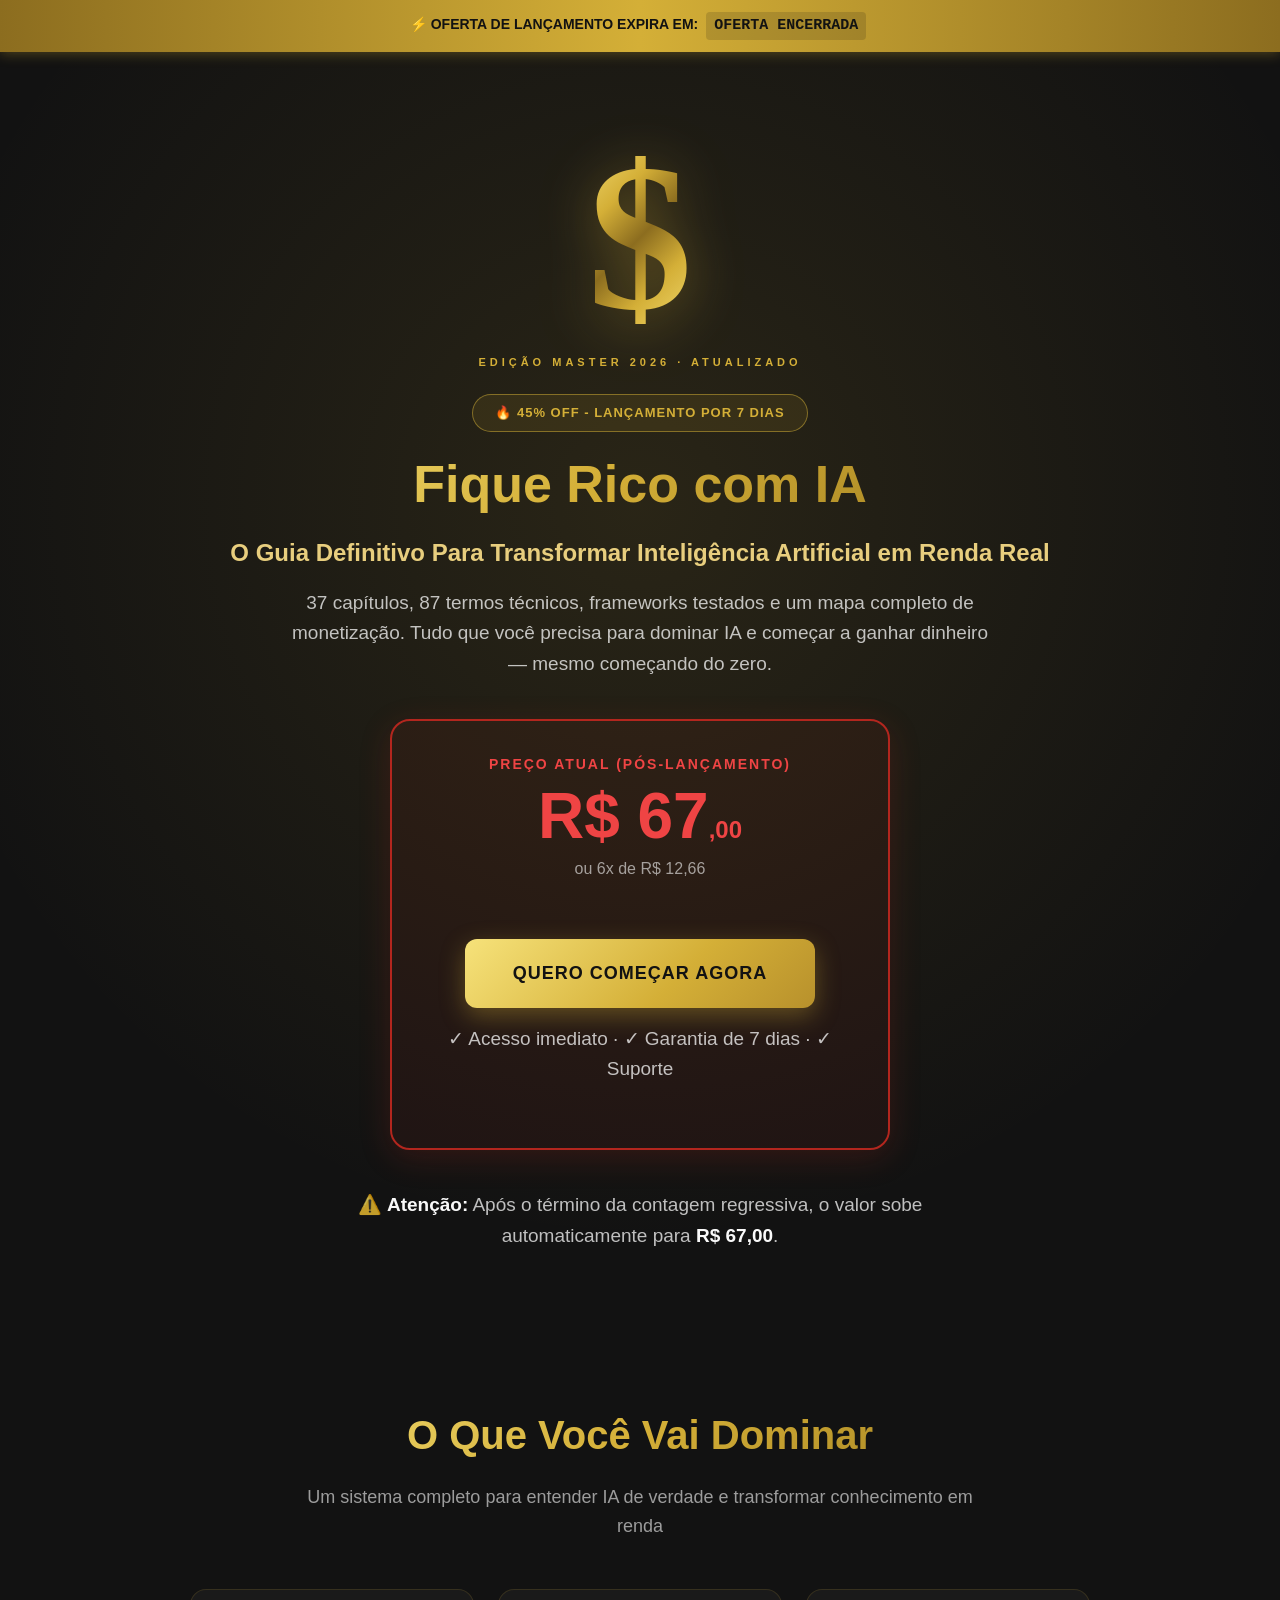
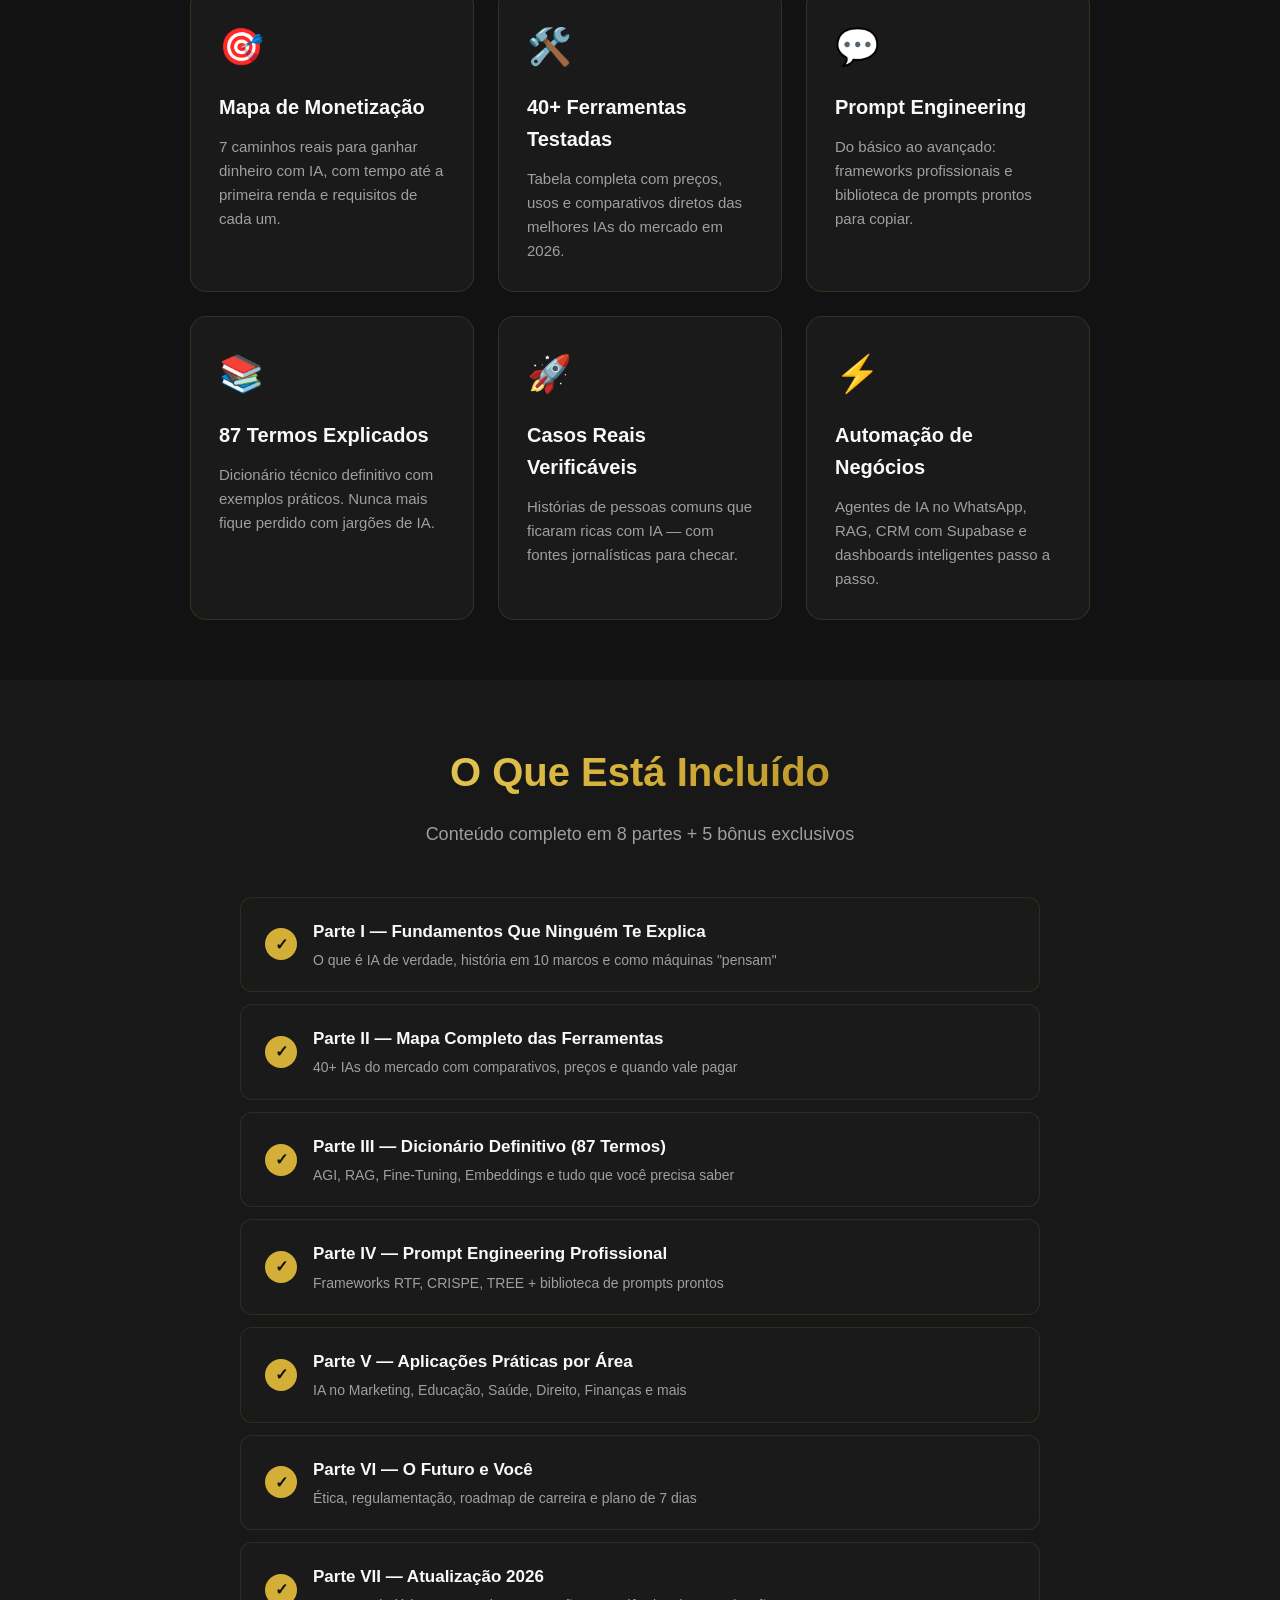
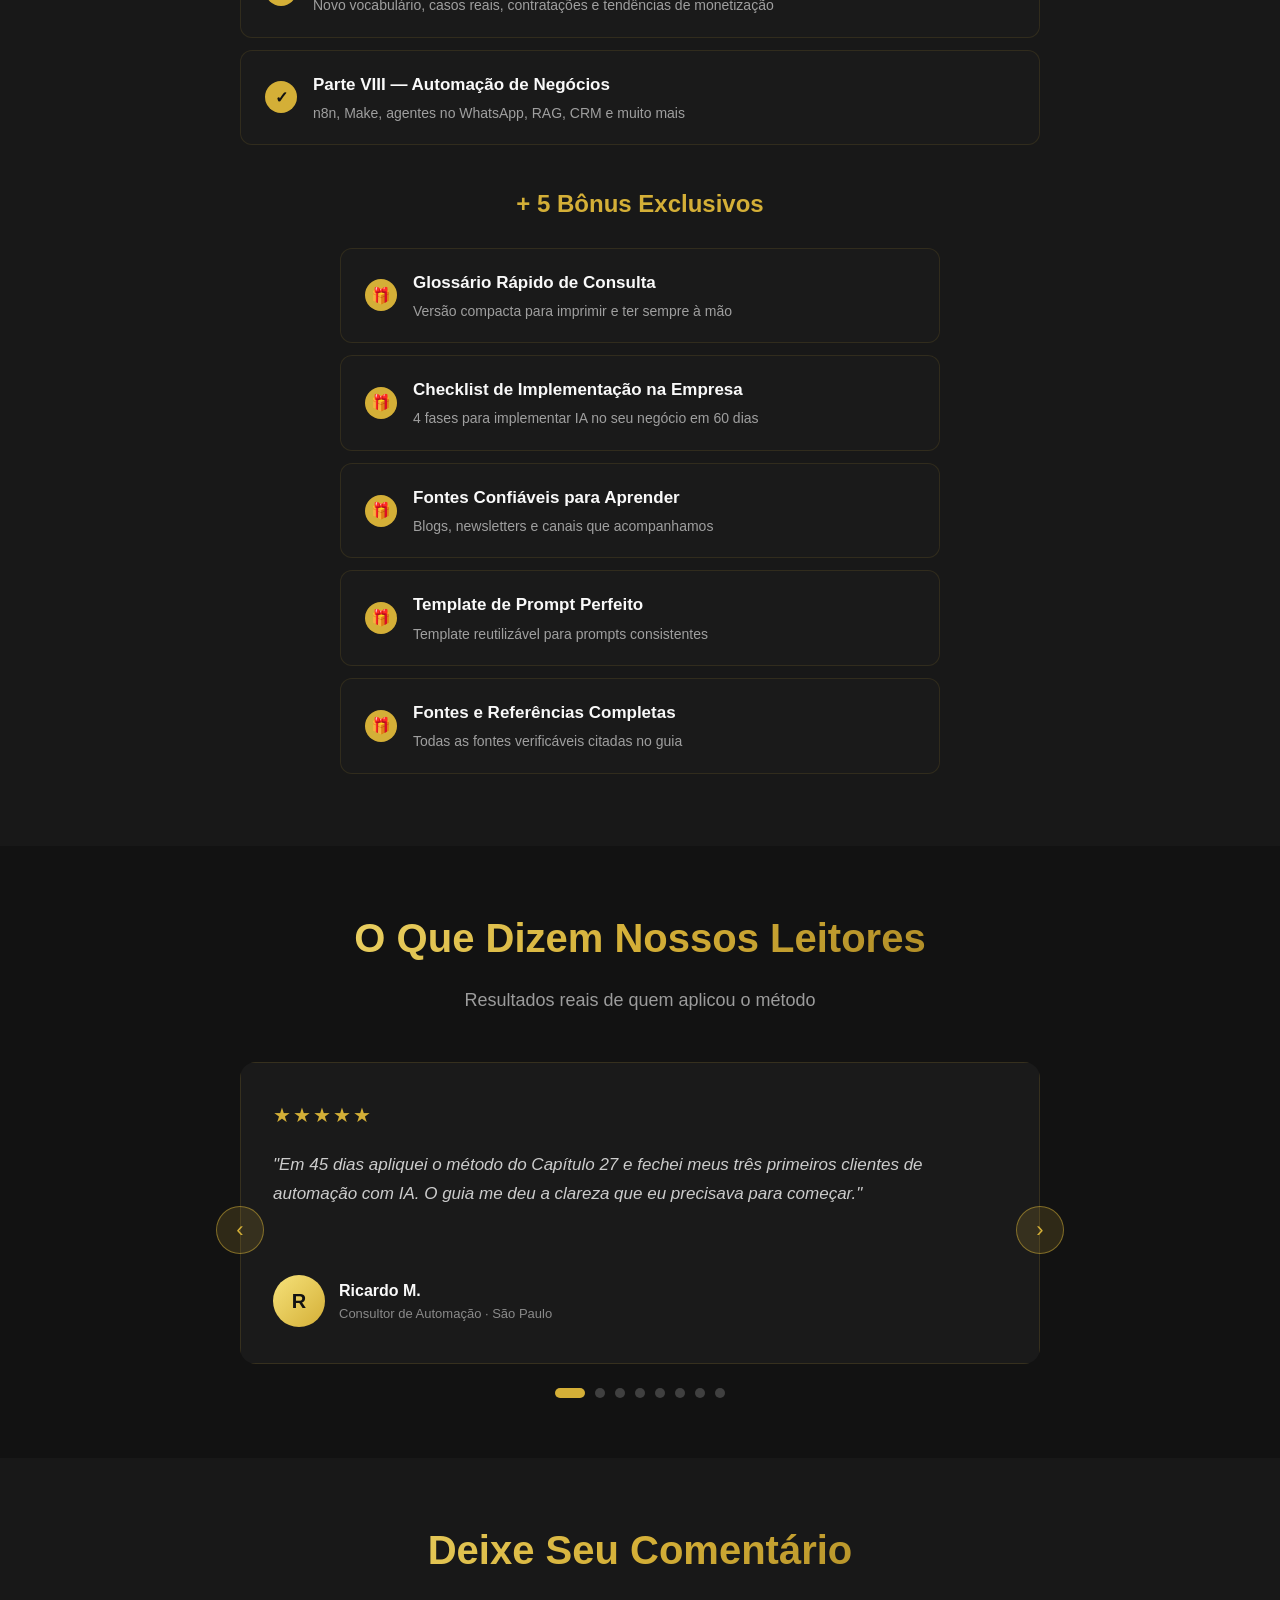
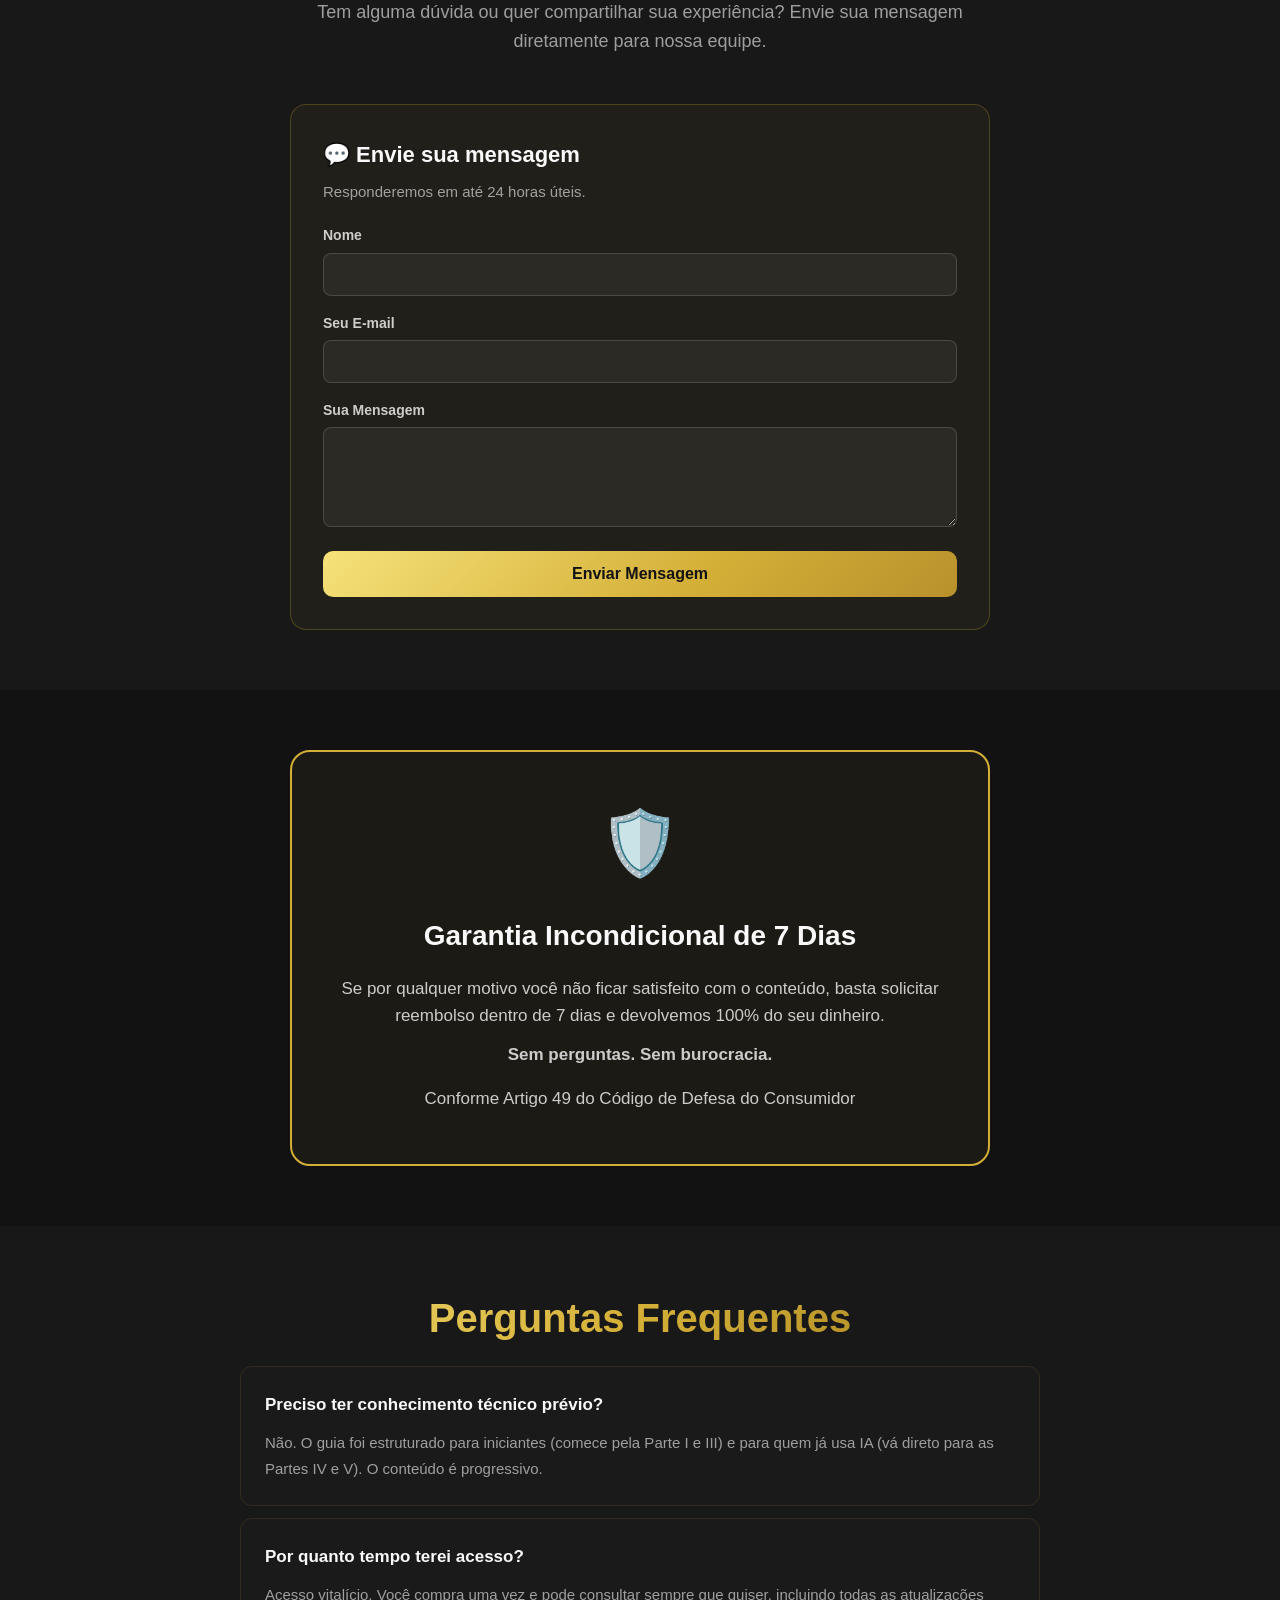
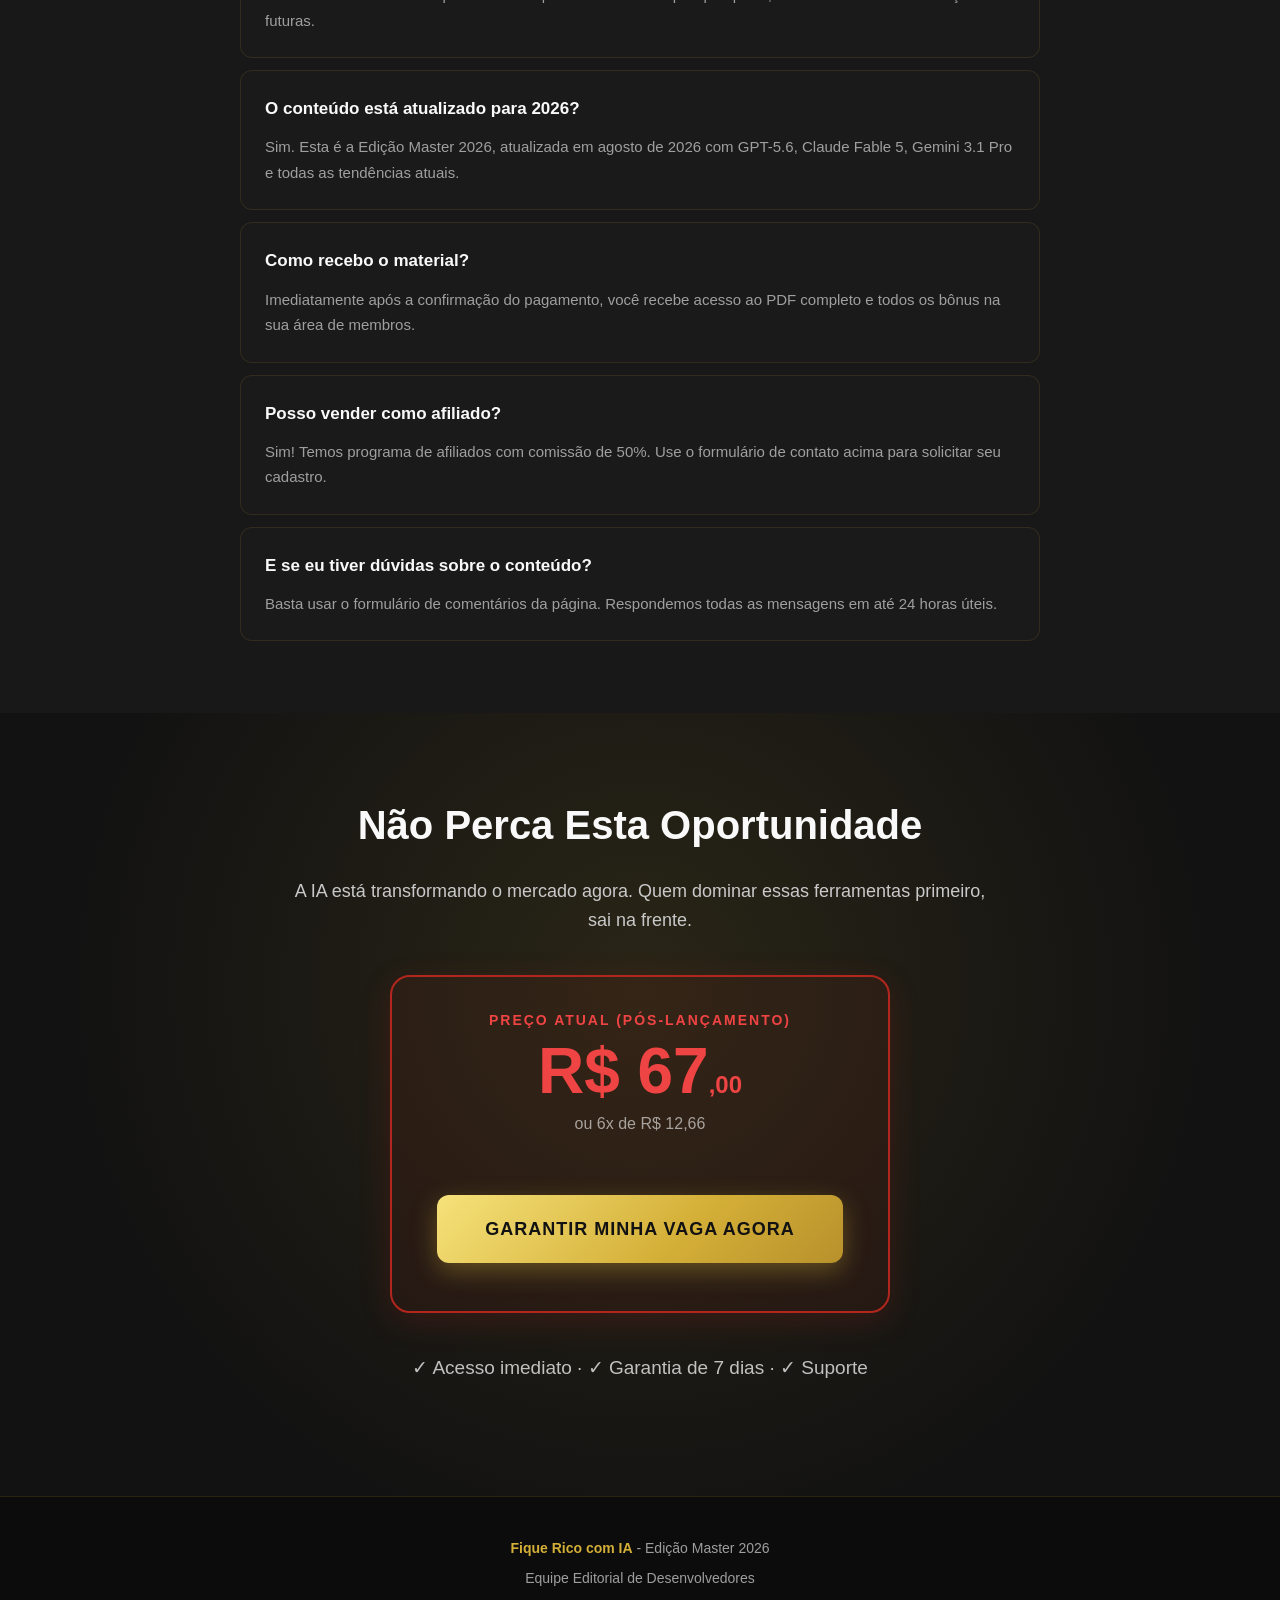
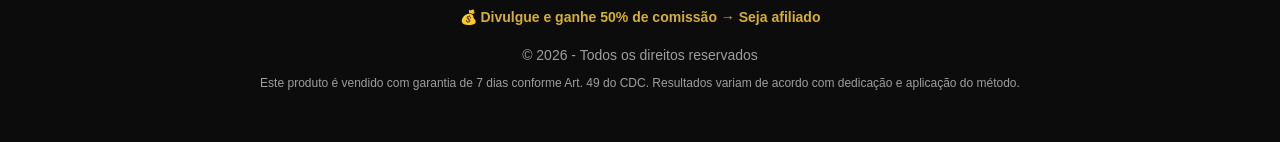
==== index.html @ 5d23dd28 "Landing Fique Rico com IA (luxo preto+dourado) + pagina de afiliados" ====
<!DOCTYPE html>
<html lang="pt-BR">
<head>
<meta charset="UTF-8">
<meta name="viewport" content="width=device-width, initial-scale=1.0">
<title>Fique Rico com IA - Oferta de Lançamento</title>
<link rel="stylesheet" href="styles.css">
</head>
<body>

<div class="urgency-banner">
  ⚡ OFERTA DE LANÇAMENTO EXPIRA EM: <span id="countdown">07:00:00:00</span>
</div>

<div class="hero">
  <div class="container">
    <div class="dollar-wrap"><div class="dollar-sign">$</div></div>
    <div class="cover-tag">Edição Master 2026 · Atualizado</div>
    <div class="badge">🔥 45% OFF - Lançamento por 7 Dias</div>
    <h1>Fique Rico com IA</h1>
    <div class="subtitle">O Guia Definitivo Para Transformar Inteligência Artificial em Renda Real</div>
    <p>37 capítulos, 87 termos técnicos, frameworks testados e um mapa completo de monetização. Tudo que você precisa para dominar IA e começar a ganhar dinheiro — mesmo começando do zero.</p>

    <div class="price-box" id="priceBox">
      <div class="price-label" id="priceLabel">Oferta Especial de Lançamento</div>
      <div class="price-old" id="priceOld">De R$ 67,00</div>
      <div class="price-new" id="priceNew">R$ 37<small>,00</small></div>
      <div class="price-installment" id="priceInstallment">ou 6x de R$ 7,03 no cartão</div>
      <div class="price-savings" id="priceSavings">Você economiza R$ 30,00</div>
      <br>
      <a href="https://pay.kiwify.com.br/sJLpBEb" class="cta-button" id="ctaMain">QUERO COMEÇAR AGORA</a>
      <p class="fineprint">✓ Acesso imediato · ✓ Garantia de 7 dias · ✓ Suporte</p>
    </div>

    <div style="margin-top: 32px;">
      <p class="warn-text">⚠️ <strong>Atenção:</strong> Após o término da contagem regressiva, o valor sobe automaticamente para <strong>R$ 67,00</strong>.</p>
    </div>
  </div>
</div>

<div class="section section-dark">
  <div class="container">
    <h2>O Que Você Vai Dominar</h2>
    <p class="section-subtitle">Um sistema completo para entender IA de verdade e transformar conhecimento em renda</p>
    <div class="benefits-grid">
      <div class="benefit-card"><div class="benefit-icon">🎯</div><h3>Mapa de Monetização</h3><p>7 caminhos reais para ganhar dinheiro com IA, com tempo até a primeira renda e requisitos de cada um.</p></div>
      <div class="benefit-card"><div class="benefit-icon">🛠️</div><h3>40+ Ferramentas Testadas</h3><p>Tabela completa com preços, usos e comparativos diretos das melhores IAs do mercado em 2026.</p></div>
      <div class="benefit-card"><div class="benefit-icon">💬</div><h3>Prompt Engineering</h3><p>Do básico ao avançado: frameworks profissionais e biblioteca de prompts prontos para copiar.</p></div>
      <div class="benefit-card"><div class="benefit-icon">📚</div><h3>87 Termos Explicados</h3><p>Dicionário técnico definitivo com exemplos práticos. Nunca mais fique perdido com jargões de IA.</p></div>
      <div class="benefit-card"><div class="benefit-icon">🚀</div><h3>Casos Reais Verificáveis</h3><p>Histórias de pessoas comuns que ficaram ricas com IA — com fontes jornalísticas para checar.</p></div>
      <div class="benefit-card"><div class="benefit-icon">⚡</div><h3>Automação de Negócios</h3><p>Agentes de IA no WhatsApp, RAG, CRM com Supabase e dashboards inteligentes passo a passo.</p></div>
    </div>
  </div>
</div>

<div class="section section-light">
  <div class="container">
    <h2>O Que Está Incluído</h2>
    <p class="section-subtitle">Conteúdo completo em 8 partes + 5 bônus exclusivos</p>
    <div class="modules-list">
      <div class="module-item"><div class="module-check">✓</div><div class="module-content"><h4>Parte I — Fundamentos Que Ninguém Te Explica</h4><p>O que é IA de verdade, história em 10 marcos e como máquinas "pensam"</p></div></div>
      <div class="module-item"><div class="module-check">✓</div><div class="module-content"><h4>Parte II — Mapa Completo das Ferramentas</h4><p>40+ IAs do mercado com comparativos, preços e quando vale pagar</p></div></div>
      <div class="module-item"><div class="module-check">✓</div><div class="module-content"><h4>Parte III — Dicionário Definitivo (87 Termos)</h4><p>AGI, RAG, Fine-Tuning, Embeddings e tudo que você precisa saber</p></div></div>
      <div class="module-item"><div class="module-check">✓</div><div class="module-content"><h4>Parte IV — Prompt Engineering Profissional</h4><p>Frameworks RTF, CRISPE, TREE + biblioteca de prompts prontos</p></div></div>
      <div class="module-item"><div class="module-check">✓</div><div class="module-content"><h4>Parte V — Aplicações Práticas por Área</h4><p>IA no Marketing, Educação, Saúde, Direito, Finanças e mais</p></div></div>
      <div class="module-item"><div class="module-check">✓</div><div class="module-content"><h4>Parte VI — O Futuro e Você</h4><p>Ética, regulamentação, roadmap de carreira e plano de 7 dias</p></div></div>
      <div class="module-item"><div class="module-check">✓</div><div class="module-content"><h4>Parte VII — Atualização 2026</h4><p>Novo vocabulário, casos reais, contratações e tendências de monetização</p></div></div>
      <div class="module-item"><div class="module-check">✓</div><div class="module-content"><h4>Parte VIII — Automação de Negócios</h4><p>n8n, Make, agentes no WhatsApp, RAG, CRM e muito mais</p></div></div>
    </div>
    <div style="text-align: center; margin-top: 40px;">
      <h3 class="bonus-title">+ 5 Bônus Exclusivos</h3>
      <div style="max-width: 600px; margin: 0 auto; text-align: left;">
        <div class="module-item"><div class="module-check">🎁</div><div class="module-content"><h4>Glossário Rápido de Consulta</h4><p>Versão compacta para imprimir e ter sempre à mão</p></div></div>
        <div class="module-item"><div class="module-check">🎁</div><div class="module-content"><h4>Checklist de Implementação na Empresa</h4><p>4 fases para implementar IA no seu negócio em 60 dias</p></div></div>
        <div class="module-item"><div class="module-check">🎁</div><div class="module-content"><h4>Fontes Confiáveis para Aprender</h4><p>Blogs, newsletters e canais que acompanhamos</p></div></div>
        <div class="module-item"><div class="module-check">🎁</div><div class="module-content"><h4>Template de Prompt Perfeito</h4><p>Template reutilizável para prompts consistentes</p></div></div>
        <div class="module-item"><div class="module-check">🎁</div><div class="module-content"><h4>Fontes e Referências Completas</h4><p>Todas as fontes verificáveis citadas no guia</p></div></div>
      </div>
    </div>
  </div>
</div>

<div class="section section-dark">
  <div class="container">
    <h2>O Que Dizem Nossos Leitores</h2>
    <p class="section-subtitle">Resultados reais de quem aplicou o método</p>
    <div class="carousel-container">
      <button class="carousel-arrow prev" onclick="moveCarousel(-1)">‹</button>
      <button class="carousel-arrow next" onclick="moveCarousel(1)">›</button>
      <div class="carousel-viewport">
        <div class="carousel-track" id="carouselTrack">
          <div class="testimonial-card"><div class="testimonial-stars">★★★★★</div><p class="testimonial-text">"Em 45 dias apliquei o método do Capítulo 27 e fechei meus três primeiros clientes de automação com IA. O guia me deu a clareza que eu precisava para começar."</p><div class="testimonial-author"><div class="author-avatar">R</div><div class="author-info"><h5>Ricardo M.</h5><p>Consultor de Automação · São Paulo</p></div></div></div>
          <div class="testimonial-card"><div class="testimonial-stars">★★★★★</div><p class="testimonial-text">"O dicionário de 87 termos vale o investimento sozinho. Finalmente entendi o que é RAG, Embeddings e Fine-Tuning de verdade, não só de ouvir falar."</p><div class="testimonial-author"><div class="author-avatar">C</div><div class="author-info"><h5>Carolina S.</h5><p>Product Manager · Belo Horizonte</p></div></div></div>
          <div class="testimonial-card"><div class="testimonial-stars">★★★★★</div><p class="testimonial-text">"Usei os prompts do Capítulo 10 para criar conteúdo pro meu canal. Em 3 meses triplicou o engajamento. A biblioteca de prompts é ouro puro."</p><div class="testimonial-author"><div class="author-avatar">F</div><div class="author-info"><h5>Felipe A.</h5><p>Criador de Conteúdo · Curitiba</p></div></div></div>
          <div class="testimonial-card"><div class="testimonial-stars">★★★★★</div><p class="testimonial-text">"Montei meu primeiro SaaS vertical seguindo o framework do Capítulo 22. Em 4 meses já tenho 23 clientes pagantes. O mapa de renda vale cada centavo."</p><div class="testimonial-author"><div class="author-avatar">J</div><div class="author-info"><h5>Juliana P.</h5><p>Fundadora SaaS · Florianópolis</p></div></div></div>
          <div class="testimonial-card"><div class="testimonial-stars">★★★★★</div><p class="testimonial-text">"Sou advogado e automatizei 70% da minha análise de contratos com os métodos da Parte VIII. Recuperei 3 horas por dia do meu trabalho."</p><div class="testimonial-author"><div class="author-avatar">M</div><div class="author-info"><h5>Marcelo T.</h5><p>Advogado · Rio de Janeiro</p></div></div></div>
          <div class="testimonial-card"><div class="testimonial-stars">★★★★★</div><p class="testimonial-text">"Aos 19 anos, li o guia e comecei a vender automações no WhatsApp para comércios locais. Já fechei R$ 8 mil no primeiro mês aplicando o Capítulo 30."</p><div class="testimonial-author"><div class="author-avatar">L</div><div class="author-info"><h5>Lucas R.</h5><p>Empreendedor Digital · Salvador</p></div></div></div>
          <div class="testimonial-card"><div class="testimonial-stars">★★★★★</div><p class="testimonial-text">"O plano de 7 dias me tirou da paralisia. Comecei aplicando 1 hora por dia e hoje uso IA em tudo no meu trabalho. Recomendo demais."</p><div class="testimonial-author"><div class="author-avatar">A</div><div class="author-info"><h5>Ana Beatriz L.</h5><p>Analista de Marketing · Porto Alegre</p></div></div></div>
          <div class="testimonial-card"><div class="testimonial-stars">★★★★★</div><p class="testimonial-text">"Melhor investimento em educação que fiz nos últimos anos. O conteúdo é denso, mas a didática é impecável. Já indiquei pra 12 pessoas da minha equipe."</p><div class="testimonial-author"><div class="author-avatar">P</div><div class="author-info"><h5>Paulo H.</h5><p>Diretor de Operações · Recife</p></div></div></div>
        </div>
      </div>
      <div class="carousel-dots" id="carouselDots"></div>
    </div>
  </div>
</div>

<div class="section section-light">
  <div class="container">
    <h2>Deixe Seu Comentário</h2>
    <p class="section-subtitle">Tem alguma dúvida ou quer compartilhar sua experiência? Envie sua mensagem diretamente para nossa equipe.</p>
    <div class="comments-section">
      <div class="comment-form">
        <h3>💬 Envie sua mensagem</h3>
        <p>Responderemos em até 24 horas úteis.</p>
        <form id="commentForm" action="https://formsubmit.co/ajax/luandev93@gmail.com" method="POST">
          <input type="text" name="_honey" style="display:none">
          <input type="hidden" name="_captcha" value="false">
          <input type="hidden" name="_subject" value="Novo comentário - Fique Rico com IA">
          <div class="form-group"><label for="name">Nome</label><input type="text" id="name" name="name" required></div>
          <div class="form-group"><label for="email">Seu E-mail</label><input type="email" id="email" name="email" required></div>
          <div class="form-group"><label for="message">Sua Mensagem</label><textarea id="message" name="message" required></textarea></div>
          <button type="submit" class="form-submit">Enviar Mensagem</button>
          <div class="form-success" id="formSuccess">✓ Mensagem enviada com sucesso! Responderemos em breve.</div>
        </form>
      </div>
    </div>
  </div>
</div>

<div class="section section-dark">
  <div class="container">
    <div class="guarantee-box">
      <div class="guarantee-icon">🛡️</div>
      <h3>Garantia Incondicional de 7 Dias</h3>
      <p>Se por qualquer motivo você não ficar satisfeito com o conteúdo, basta solicitar reembolso dentro de 7 dias e devolvemos 100% do seu dinheiro.</p>
      <p><strong>Sem perguntas. Sem burocracia.</strong></p>
      <p class="fineprint" style="margin-top: 16px;">Conforme Artigo 49 do Código de Defesa do Consumidor</p>
    </div>
  </div>
</div>

<div class="section section-light">
  <div class="container">
    <h2>Perguntas Frequentes</h2>
    <div class="faq-list">
      <div class="faq-item"><div class="faq-question">Preciso ter conhecimento técnico prévio?</div><div class="faq-answer">Não. O guia foi estruturado para iniciantes (comece pela Parte I e III) e para quem já usa IA (vá direto para as Partes IV e V). O conteúdo é progressivo.</div></div>
      <div class="faq-item"><div class="faq-question">Por quanto tempo terei acesso?</div><div class="faq-answer">Acesso vitalício. Você compra uma vez e pode consultar sempre que quiser, incluindo todas as atualizações futuras.</div></div>
      <div class="faq-item"><div class="faq-question">O conteúdo está atualizado para 2026?</div><div class="faq-answer">Sim. Esta é a Edição Master 2026, atualizada em agosto de 2026 com GPT-5.6, Claude Fable 5, Gemini 3.1 Pro e todas as tendências atuais.</div></div>
      <div class="faq-item"><div class="faq-question">Como recebo o material?</div><div class="faq-answer">Imediatamente após a confirmação do pagamento, você recebe acesso ao PDF completo e todos os bônus na sua área de membros.</div></div>
      <div class="faq-item"><div class="faq-question">Posso vender como afiliado?</div><div class="faq-answer">Sim! Temos programa de afiliados com comissão de 50%. Use o formulário de contato acima para solicitar seu cadastro.</div></div>
      <div class="faq-item"><div class="faq-question">E se eu tiver dúvidas sobre o conteúdo?</div><div class="faq-answer">Basta usar o formulário de comentários da página. Respondemos todas as mensagens em até 24 horas úteis.</div></div>
    </div>
  </div>
</div>

<div class="hero" style="padding: 80px 24px;">
  <div class="container">
    <h2 style="font-size: clamp(28px, 5vw, 40px); margin-bottom: 20px;">Não Perca Esta Oportunidade</h2>
    <p style="font-size: 18px; color: #C9C9C9; margin-bottom: 32px;">A IA está transformando o mercado agora. Quem dominar essas ferramentas primeiro, sai na frente.</p>
    <div class="price-box" id="priceBoxFinal">
      <div class="price-label" id="priceLabelFinal">Última Chance - Preço de Lançamento</div>
      <div class="price-old" id="priceOldFinal">De R$ 67,00</div>
      <div class="price-new" id="priceNewFinal">R$ 37<small>,00</small></div>
      <div class="price-installment" id="priceInstallmentFinal">ou 6x de R$ 7,03</div>
      <div class="price-savings" id="priceSavingsFinal">Economize R$ 30,00</div>
      <br>
      <a href="https://pay.kiwify.com.br/sJLpBEb" class="cta-button" id="ctaFinal">GARANTIR MINHA VAGA AGORA</a>
    </div>
    <p class="fineprint" style="margin-top: 24px;">✓ Acesso imediato · ✓ Garantia de 7 dias · ✓ Suporte</p>
  </div>
</div>

<div class="footer">
  <p><strong>Fique Rico com IA</strong> - Edição Master 2026</p>
  <p>Equipe Editorial de Desenvolvedores</p>
  <p style="margin-top: 16px;"><a href="afiliados.html" style="color: #D4AF37; text-decoration: none; font-weight: 600;">💰 Divulgue e ganhe 50% de comissão → Seja afiliado</a></p>
  <p style="margin-top: 16px;">© 2026 - Todos os direitos reservados</p>
  <p style="margin-top: 8px; font-size: 12px;">Este produto é vendido com garantia de 7 dias conforme Art. 49 do CDC. Resultados variam de acordo com dedicação e aplicação do método.</p>
</div>

<script src="script.js"></script>
</body>
</html>
---- styles.css ----
* { margin: 0; padding: 0; box-sizing: border-box; }

body {
  font-family: 'Segoe UI', -apple-system, BlinkMacSystemFont, Roboto, sans-serif;
  background: #121212;
  color: #F9F9F9;
  line-height: 1.6;
  overflow-x: hidden;
}

.urgency-banner {
  background: linear-gradient(90deg, #8C6D1F 0%, #D4AF37 50%, #8C6D1F 100%);
  color: #121212;
  text-align: center;
  padding: 12px 16px;
  font-size: 14px;
  font-weight: 700;
  position: sticky;
  top: 0;
  z-index: 1000;
  box-shadow: 0 2px 12px rgba(212, 175, 55, 0.3);
}

.urgency-banner span {
  display: inline-block;
  background: rgba(18, 18, 18, 0.15);
  padding: 2px 8px;
  border-radius: 4px;
  margin: 0 4px;
  font-family: monospace;
  font-size: 15px;
}

.hero {
  background: #121212;
  padding: 80px 24px 60px;
  text-align: center;
  position: relative;
  overflow: hidden;
}

.hero::before {
  content: '';
  position: absolute;
  top: 0; left: 0; right: 0; bottom: 0;
  background: radial-gradient(circle at 50% 35%, rgba(212, 175, 55, 0.12) 0%, transparent 70%);
  animation: pulse 4s ease-in-out infinite;
}

@keyframes pulse {
  0%, 100% { opacity: 0.5; }
  50% { opacity: 1; }
}

.container {
  max-width: 900px;
  margin: 0 auto;
  position: relative;
  z-index: 1;
}

/* CIFRÃO DOURADO CLÁSSICO — CENTRADO E ROTACIONANDO */
.dollar-wrap { perspective: 900px; margin-bottom: 12px; }

.dollar-sign {
  font-family: Georgia, 'Times New Roman', serif;
  font-weight: 700;
  font-size: clamp(130px, 26vw, 210px);
  line-height: 1;
  display: inline-block;
  background: linear-gradient(135deg, #F6E27A 0%, #D4AF37 30%, #8C6D1F 50%, #D4AF37 70%, #F6E27A 100%);
  -webkit-background-clip: text;
  -webkit-text-fill-color: transparent;
  background-clip: text;
  filter: drop-shadow(0 8px 28px rgba(212, 175, 55, 0.4));
  animation: coinspin 6s linear infinite;
}

@keyframes coinspin {
  from { transform: rotateY(0deg); }
  to { transform: rotateY(360deg); }
}

.cover-tag {
  font-size: 11px;
  font-weight: 600;
  letter-spacing: 4px;
  color: #D4AF37;
  text-transform: uppercase;
  margin-bottom: 22px;
}

.badge {
  display: block;
  width: fit-content;
  margin: 0 auto 24px;
  background: rgba(212, 175, 55, 0.1);
  color: #D4AF37;
  border: 1px solid rgba(212, 175, 55, 0.5);
  padding: 8px 22px;
  border-radius: 30px;
  font-size: 13px;
  font-weight: 700;
  letter-spacing: 1px;
  text-transform: uppercase;
  animation: bounce 2s infinite;
}

@keyframes bounce {
  0%, 100% { transform: translateY(0); }
  50% { transform: translateY(-4px); }
}

.hero h1 {
  font-size: clamp(32px, 6vw, 52px);
  font-weight: 900;
  line-height: 1.1;
  margin-bottom: 20px;
  background: linear-gradient(135deg, #F6E27A 0%, #D4AF37 45%, #9C7A1E 100%);
  -webkit-background-clip: text;
  -webkit-text-fill-color: transparent;
  background-clip: text;
}

.hero .subtitle {
  font-size: clamp(18px, 3vw, 24px);
  color: #E8CE7E;
  margin-bottom: 16px;
  font-weight: 600;
}

.hero p {
  font-size: clamp(16px, 2.5vw, 19px);
  color: rgba(249, 249, 249, 0.75);
  max-width: 700px;
  margin: 0 auto 32px;
}

.fineprint { font-size: 13px; color: #9E9E9E; margin-top: 16px; }

.warn-text { font-size: 15px; color: #9E9E9E; }
.warn-text strong { color: #F9F9F9; }

.price-box {
  background: rgba(212, 175, 55, 0.05);
  border: 2px solid #D4AF37;
  border-radius: 20px;
  padding: 32px;
  margin: 40px auto;
  max-width: 500px;
  box-shadow: 0 8px 32px rgba(212, 175, 55, 0.15);
}

.price-box.expired {
  background: rgba(179, 38, 30, 0.08);
  border-color: #B3261E;
  box-shadow: 0 8px 32px rgba(179, 38, 30, 0.2);
}

.price-label {
  font-size: 14px;
  color: #D4AF37;
  font-weight: 700;
  text-transform: uppercase;
  letter-spacing: 2px;
  margin-bottom: 8px;
}

.price-box.expired .price-label { color: #ef4444; }

.price-old {
  font-size: 24px;
  color: rgba(249, 249, 249, 0.4);
  text-decoration: line-through;
  margin-bottom: 8px;
}

.price-new {
  font-size: clamp(48px, 8vw, 64px);
  font-weight: 900;
  color: #D4AF37;
  line-height: 1;
  margin-bottom: 8px;
}

.price-box.expired .price-new { color: #ef4444; }

.price-new small { font-size: 24px; font-weight: 600; }

.price-installment {
  font-size: 16px;
  color: rgba(249, 249, 249, 0.6);
  margin-bottom: 16px;
}

.price-savings {
  display: inline-block;
  background: #D4AF37;
  color: #121212;
  padding: 6px 16px;
  border-radius: 20px;
  font-size: 14px;
  font-weight: 700;
  margin-bottom: 24px;
}

.price-box.expired .price-savings { display: none; }

.cta-button {
  display: inline-block;
  background: linear-gradient(135deg, #F6E27A 0%, #D4AF37 60%, #B8912C 100%);
  color: #121212;
  padding: 20px 48px;
  border-radius: 12px;
  font-size: 18px;
  font-weight: 800;
  text-decoration: none;
  text-transform: uppercase;
  letter-spacing: 1px;
  box-shadow: 0 8px 24px rgba(212, 175, 55, 0.35);
  transition: all 0.3s;
  border: none;
  cursor: pointer;
  margin: 16px 0;
}

.cta-button:hover {
  transform: translateY(-3px);
  box-shadow: 0 12px 32px rgba(212, 175, 55, 0.5);
}

.section { padding: 60px 24px; }
.section-dark { background: #121212; }
.section-light { background: #181818; }

.section h2 {
  font-size: clamp(28px, 5vw, 40px);
  font-weight: 800;
  text-align: center;
  margin-bottom: 16px;
  background: linear-gradient(135deg, #F6E27A 0%, #D4AF37 50%, #9C7A1E 100%);
  -webkit-background-clip: text;
  -webkit-text-fill-color: transparent;
  background-clip: text;
}

.section-subtitle {
  text-align: center;
  font-size: 18px;
  color: rgba(249, 249, 249, 0.6);
  max-width: 700px;
  margin: 0 auto 48px;
}

.bonus-title { color: #D4AF37; font-size: 24px; margin-bottom: 24px; }

.benefits-grid {
  display: grid;
  grid-template-columns: repeat(auto-fit, minmax(280px, 1fr));
  gap: 24px;
  max-width: 1100px;
  margin: 0 auto;
}

.benefit-card {
  background: #1A1A1A;
  border: 1px solid rgba(212, 175, 55, 0.15);
  border-radius: 16px;
  padding: 28px;
  transition: all 0.3s;
}

.benefit-card:hover {
  border-color: rgba(212, 175, 55, 0.5);
  transform: translateY(-4px);
}

.benefit-icon { font-size: 36px; margin-bottom: 16px; }

.benefit-card h3 {
  font-size: 20px;
  font-weight: 700;
  color: #F9F9F9;
  margin-bottom: 12px;
}

.benefit-card p { color: rgba(249, 249, 249, 0.6); font-size: 15px; }

.modules-list { max-width: 800px; margin: 0 auto; }

.module-item {
  background: #1A1A1A;
  border: 1px solid rgba(212, 175, 55, 0.12);
  border-radius: 12px;
  padding: 20px 24px;
  margin-bottom: 12px;
  display: flex;
  align-items: center;
  gap: 16px;
  transition: all 0.2s;
}

.module-item:hover {
  background: rgba(212, 175, 55, 0.06);
  border-color: rgba(212, 175, 55, 0.4);
}

.module-check {
  width: 32px;
  height: 32px;
  background: #D4AF37;
  border-radius: 50%;
  display: flex;
  align-items: center;
  justify-content: center;
  color: #121212;
  font-weight: bold;
  flex-shrink: 0;
}

.module-content h4 {
  font-size: 17px;
  font-weight: 700;
  color: #F9F9F9;
  margin-bottom: 4px;
}

.module-content p { font-size: 14px; color: rgba(249, 249, 249, 0.6); }

.carousel-container {
  max-width: 800px;
  margin: 0 auto;
  position: relative;
}

.carousel-viewport {
  overflow: hidden;
  border-radius: 16px;
}

.carousel-track {
  display: flex;
  transition: transform 0.5s cubic-bezier(0.4, 0, 0.2, 1);
}

.testimonial-card {
  min-width: 100%;
  background: #1A1A1A;
  border: 1px solid rgba(212, 175, 55, 0.15);
  padding: 36px 32px;
  box-sizing: border-box;
}

.testimonial-stars {
  color: #D4AF37;
  font-size: 20px;
  margin-bottom: 20px;
  letter-spacing: 2px;
}

.testimonial-text {
  color: rgba(249, 249, 249, 0.8);
  font-size: 17px;
  line-height: 1.7;
  margin-bottom: 24px;
  font-style: italic;
  min-height: 100px;
}

.testimonial-author {
  display: flex;
  align-items: center;
  gap: 14px;
}

.author-avatar {
  width: 52px;
  height: 52px;
  background: linear-gradient(135deg, #F6E27A 0%, #D4AF37 100%);
  border-radius: 50%;
  display: flex;
  align-items: center;
  justify-content: center;
  color: #121212;
  font-weight: 700;
  font-size: 20px;
  flex-shrink: 0;
}

.author-info h5 { font-size: 16px; font-weight: 700; color: #F9F9F9; }
.author-info p { font-size: 13px; color: rgba(249, 249, 249, 0.5); }

.carousel-arrow {
  position: absolute;
  top: 50%;
  transform: translateY(-50%);
  width: 48px;
  height: 48px;
  border-radius: 50%;
  background: rgba(212, 175, 55, 0.15);
  border: 1px solid rgba(212, 175, 55, 0.5);
  color: #D4AF37;
  font-size: 22px;
  cursor: pointer;
  display: flex;
  align-items: center;
  justify-content: center;
  transition: all 0.2s;
  z-index: 2;
}

.carousel-arrow:hover {
  background: rgba(212, 175, 55, 0.35);
  transform: translateY(-50%) scale(1.1);
}

.carousel-arrow.prev { left: -24px; }
.carousel-arrow.next { right: -24px; }

.carousel-dots {
  display: flex;
  justify-content: center;
  gap: 10px;
  margin-top: 24px;
}

.carousel-dot {
  width: 10px;
  height: 10px;
  border-radius: 50%;
  background: rgba(249, 249, 249, 0.2);
  cursor: pointer;
  transition: all 0.2s;
  border: none;
}

.carousel-dot.active {
  background: #D4AF37;
  width: 30px;
  border-radius: 5px;
}

.comments-section { max-width: 700px; margin: 0 auto; }

.comment-form {
  background: rgba(212, 175, 55, 0.05);
  border: 1px solid rgba(212, 175, 55, 0.25);
  border-radius: 16px;
  padding: 32px;
  margin-top: 32px;
}

.comment-form h3 {
  font-size: 22px;
  font-weight: 700;
  color: #F9F9F9;
  margin-bottom: 8px;
}

.comment-form > p {
  color: rgba(249, 249, 249, 0.6);
  margin-bottom: 20px;
  font-size: 15px;
}

.form-group { margin-bottom: 16px; }

.form-group label {
  display: block;
  font-size: 14px;
  font-weight: 600;
  color: rgba(249, 249, 249, 0.8);
  margin-bottom: 6px;
}

.form-group input,
.form-group textarea {
  width: 100%;
  padding: 12px 16px;
  background: rgba(249, 249, 249, 0.05);
  border: 1px solid rgba(249, 249, 249, 0.15);
  border-radius: 8px;
  color: #F9F9F9;
  font-size: 15px;
  font-family: inherit;
  transition: all 0.2s;
}

.form-group input:focus,
.form-group textarea:focus {
  outline: none;
  border-color: #D4AF37;
  background: rgba(249, 249, 249, 0.08);
}

.form-group textarea { resize: vertical; min-height: 100px; }

.form-submit {
  background: linear-gradient(135deg, #F6E27A 0%, #D4AF37 60%, #B8912C 100%);
  color: #121212;
  padding: 14px 28px;
  border-radius: 10px;
  border: none;
  font-size: 16px;
  font-weight: 800;
  cursor: pointer;
  transition: all 0.2s;
  width: 100%;
}

.form-submit:hover {
  transform: translateY(-2px);
  box-shadow: 0 8px 20px rgba(212, 175, 55, 0.4);
}

.form-success {
  background: rgba(16, 185, 129, 0.15);
  border: 1px solid #10b981;
  color: #10b981;
  padding: 16px;
  border-radius: 10px;
  text-align: center;
  margin-top: 16px;
  display: none;
}

.guarantee-box {
  background: rgba(212, 175, 55, 0.05);
  border: 2px solid #D4AF37;
  border-radius: 20px;
  padding: 40px;
  max-width: 700px;
  margin: 0 auto;
  text-align: center;
}

.guarantee-icon { font-size: 64px; margin-bottom: 20px; }

.guarantee-box h3 {
  font-size: 28px;
  font-weight: 800;
  color: #F9F9F9;
  margin-bottom: 16px;
}

.guarantee-box p {
  font-size: 17px;
  color: rgba(249, 249, 249, 0.8);
  margin-bottom: 12px;
}

.faq-list { max-width: 800px; margin: 0 auto; }

.faq-item {
  background: #1A1A1A;
  border: 1px solid rgba(212, 175, 55, 0.12);
  border-radius: 12px;
  padding: 24px;
  margin-bottom: 12px;
}

.faq-question { font-size: 17px; font-weight: 700; color: #F9F9F9; margin-bottom: 12px; }
.faq-answer { font-size: 15px; color: rgba(249, 249, 249, 0.6); line-height: 1.7; }

.affiliates-box {
  background: rgba(212, 175, 55, 0.08);
  border: 2px solid #D4AF37;
  border-radius: 20px;
  padding: 40px;
  max-width: 700px;
  margin: 40px auto;
  text-align: center;
}

.affiliates-box h3 {
  font-size: 28px;
  font-weight: 800;
  color: #F9F9F9;
  margin-bottom: 16px;
}

.affiliates-box p { font-size: 17px; color: rgba(249, 249, 249, 0.8); margin-bottom: 20px; }

.commission-badge {
  display: inline-block;
  background: #D4AF37;
  color: #121212;
  padding: 12px 32px;
  border-radius: 30px;
  font-size: 24px;
  font-weight: 900;
  margin-bottom: 20px;
}

.btn-secondary {
  display: inline-block;
  background: transparent;
  color: #D4AF37;
  padding: 14px 32px;
  border-radius: 10px;
  font-weight: 700;
  text-decoration: none;
  border: 1px solid rgba(212, 175, 55, 0.5);
  transition: all 0.2s;
}

.btn-secondary:hover { background: rgba(212, 175, 55, 0.1); }

.footer {
  background: #0C0C0C;
  padding: 40px 24px;
  text-align: center;
  border-top: 1px solid rgba(212, 175, 55, 0.15);
}

.footer p { color: #9E9E9E; font-size: 14px; margin-bottom: 8px; }
.footer strong { color: #D4AF37; }

@media (max-width: 768px) {
  .carousel-arrow.prev { left: 8px; }
  .carousel-arrow.next { right: 8px; }
  .carousel-arrow { width: 40px; height: 40px; font-size: 18px; }
  .testimonial-card { padding: 28px 20px; }
  .testimonial-text { min-height: auto; }
}

@media (max-width: 640px) {
  .hero { padding: 60px 16px 40px; }
  .section { padding: 40px 16px; }
  .price-box { padding: 24px 20px; }
  .cta-button { padding: 18px 32px; font-size: 16px; }
  .dollar-sign { font-size: 110px; }
}
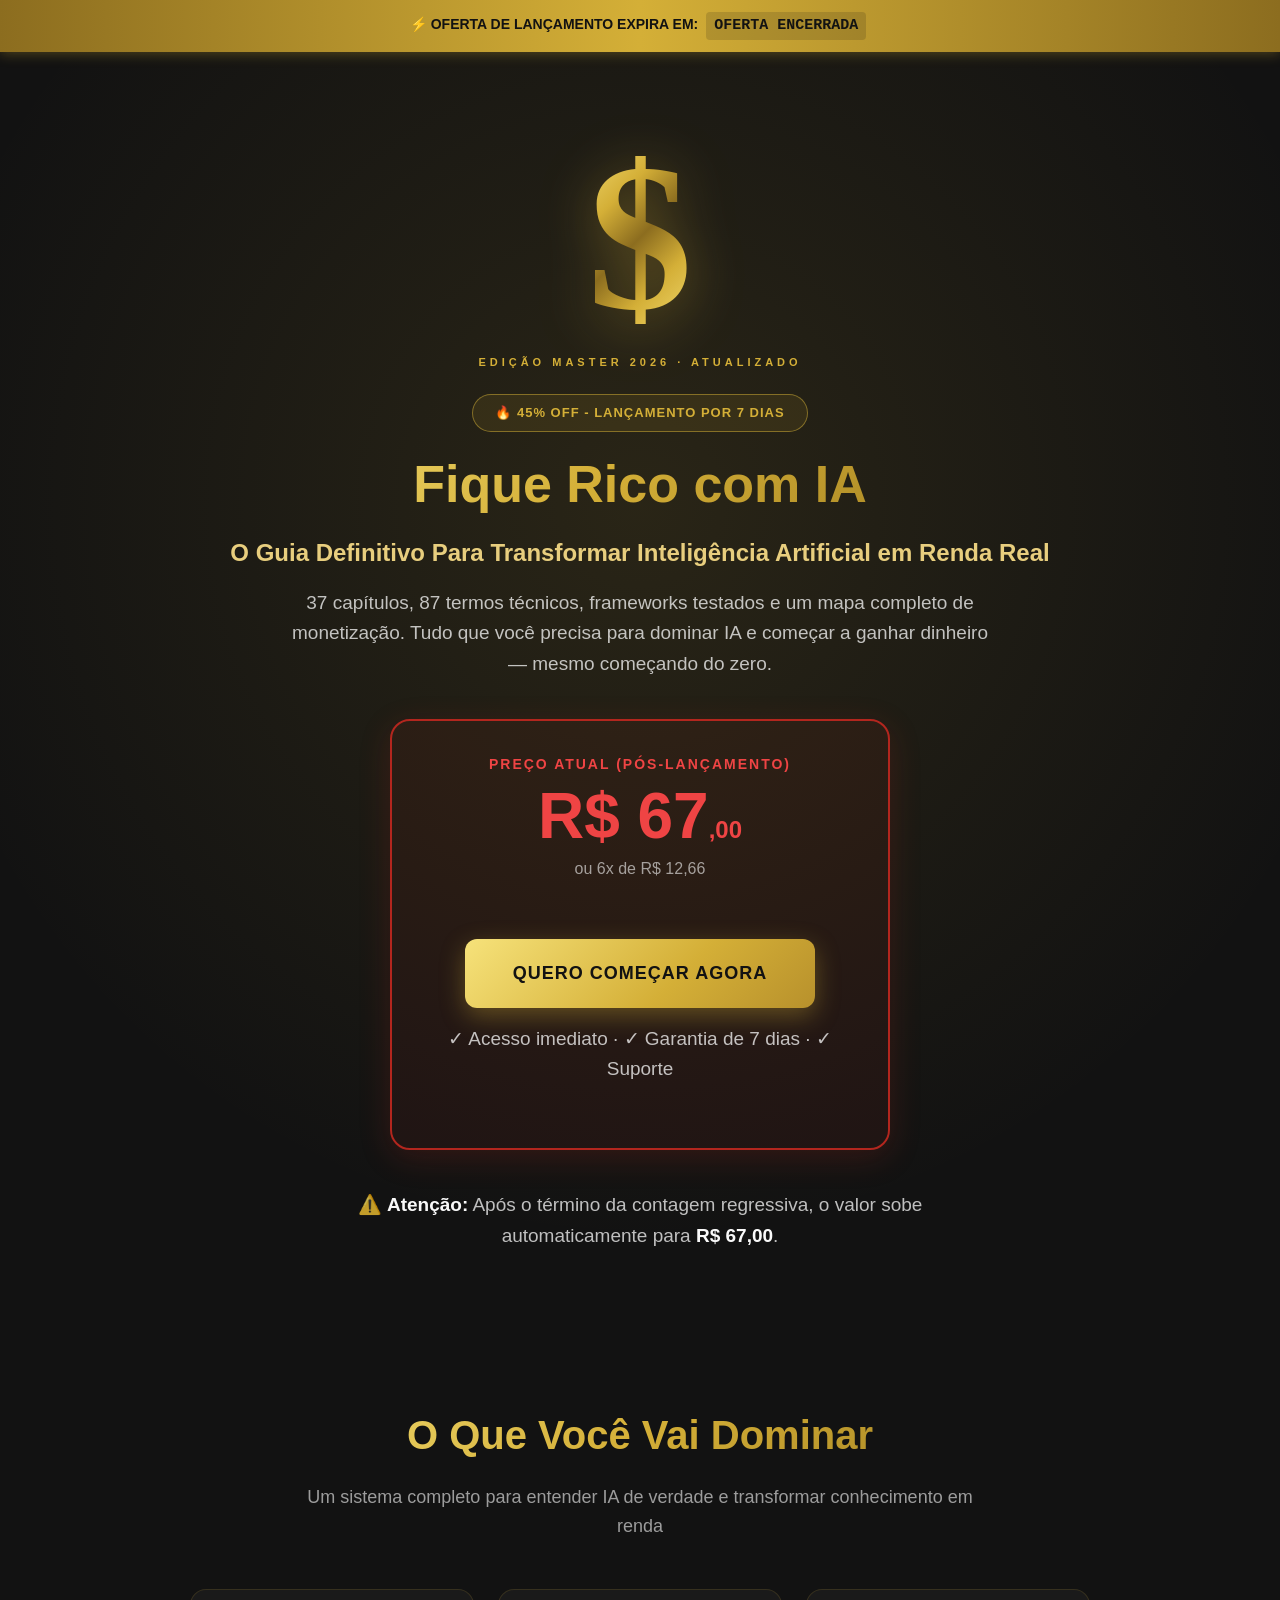
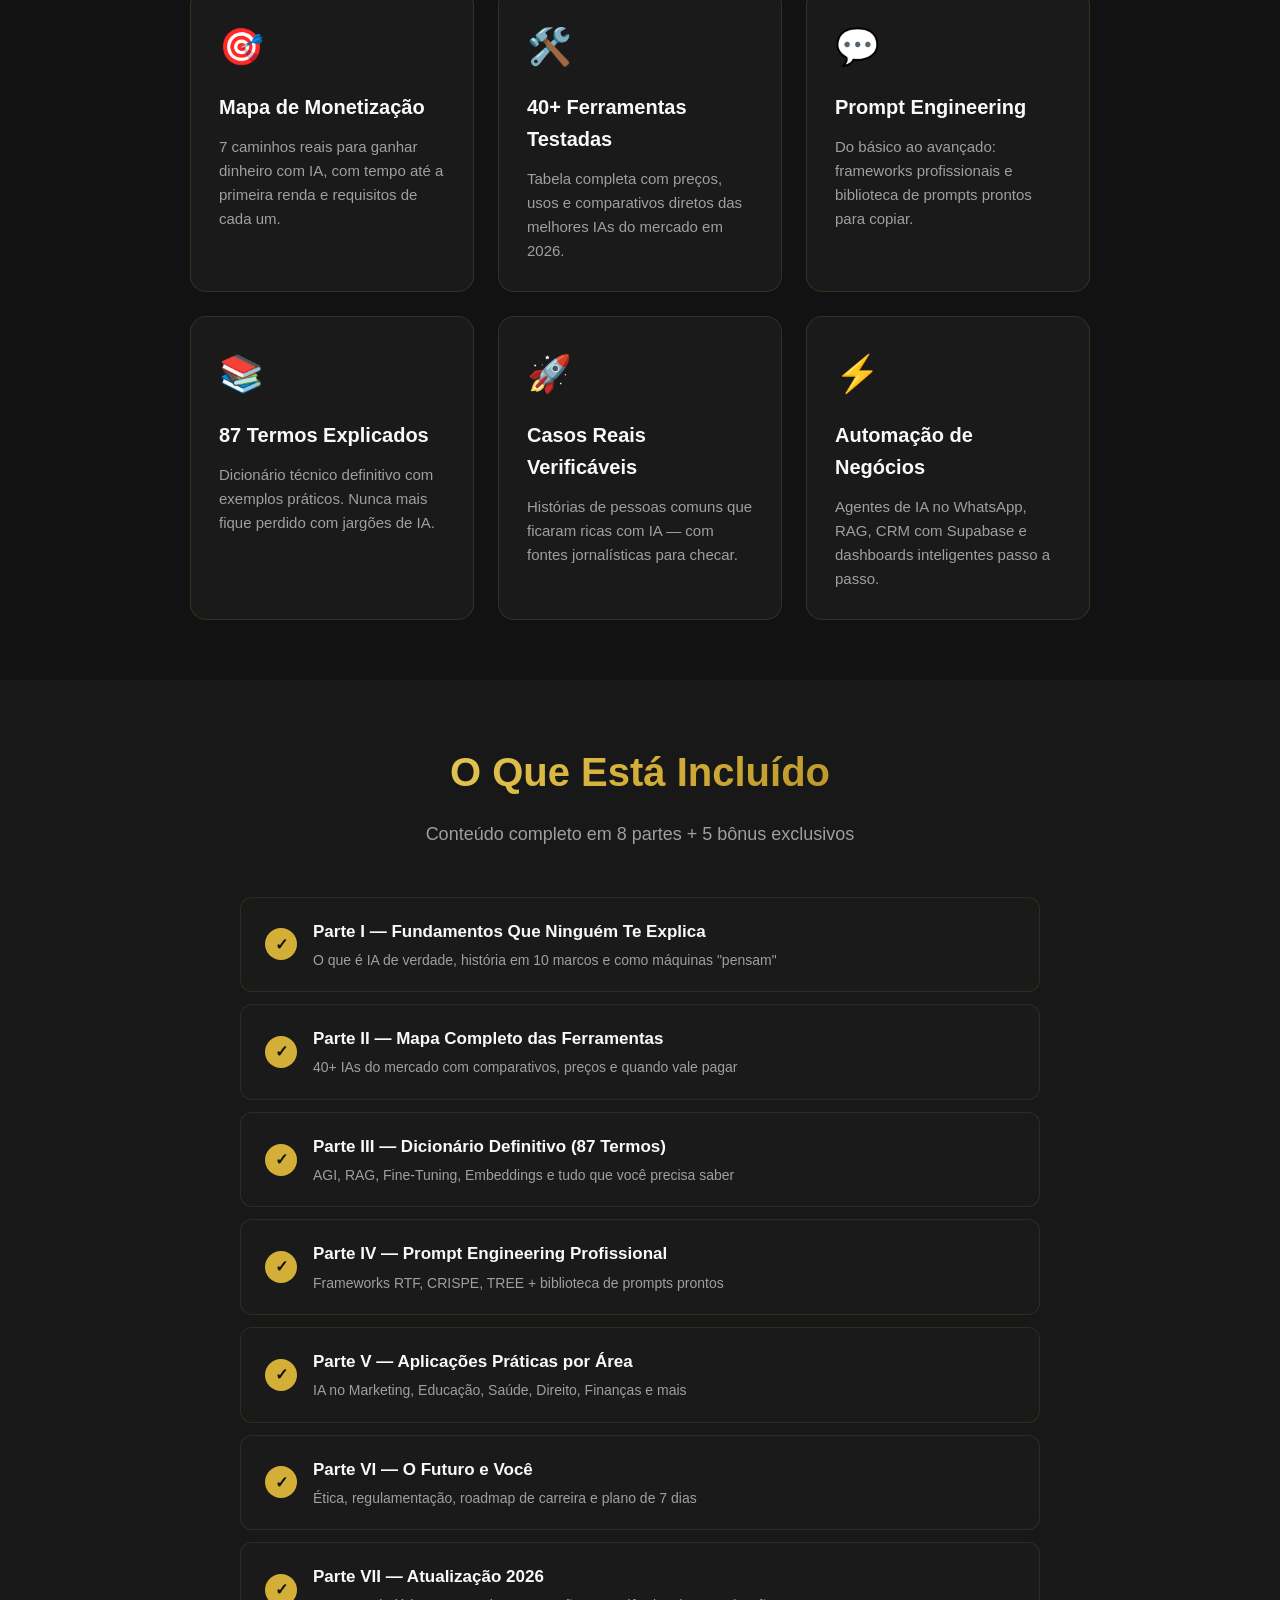
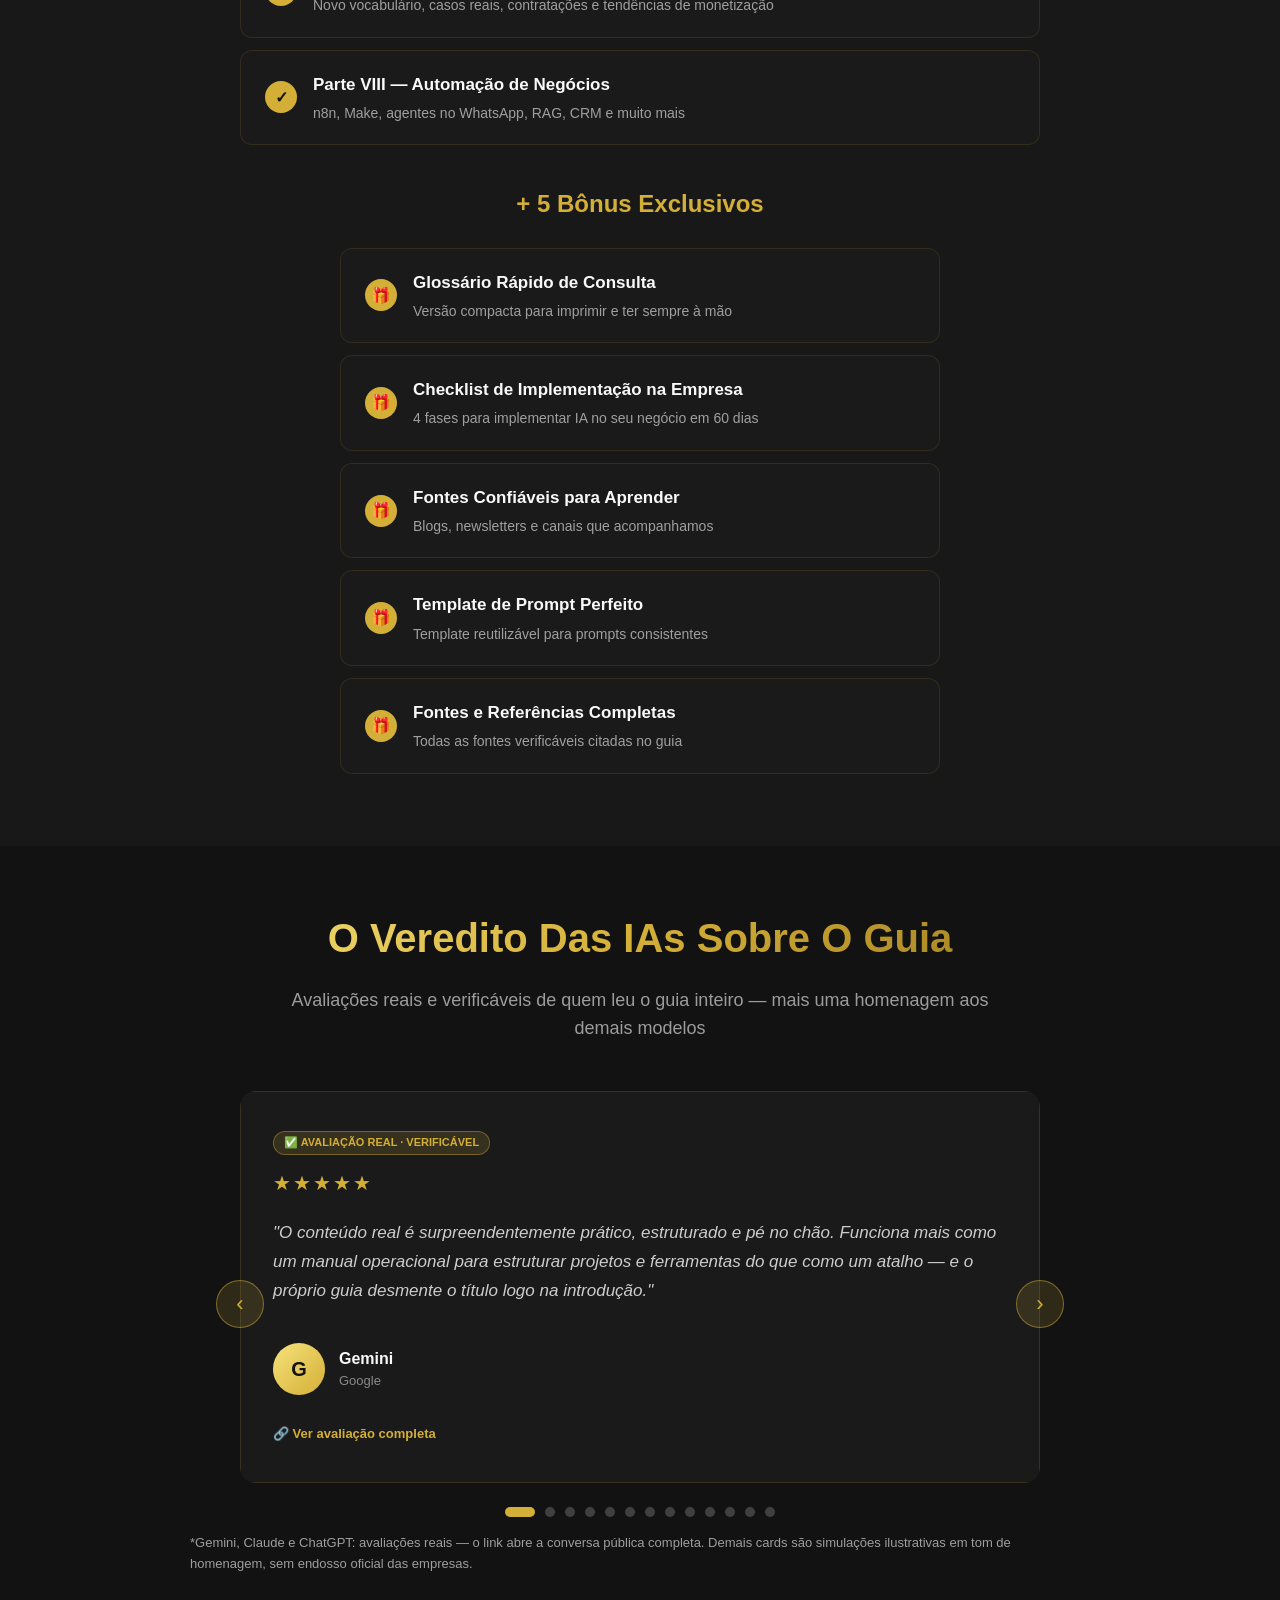
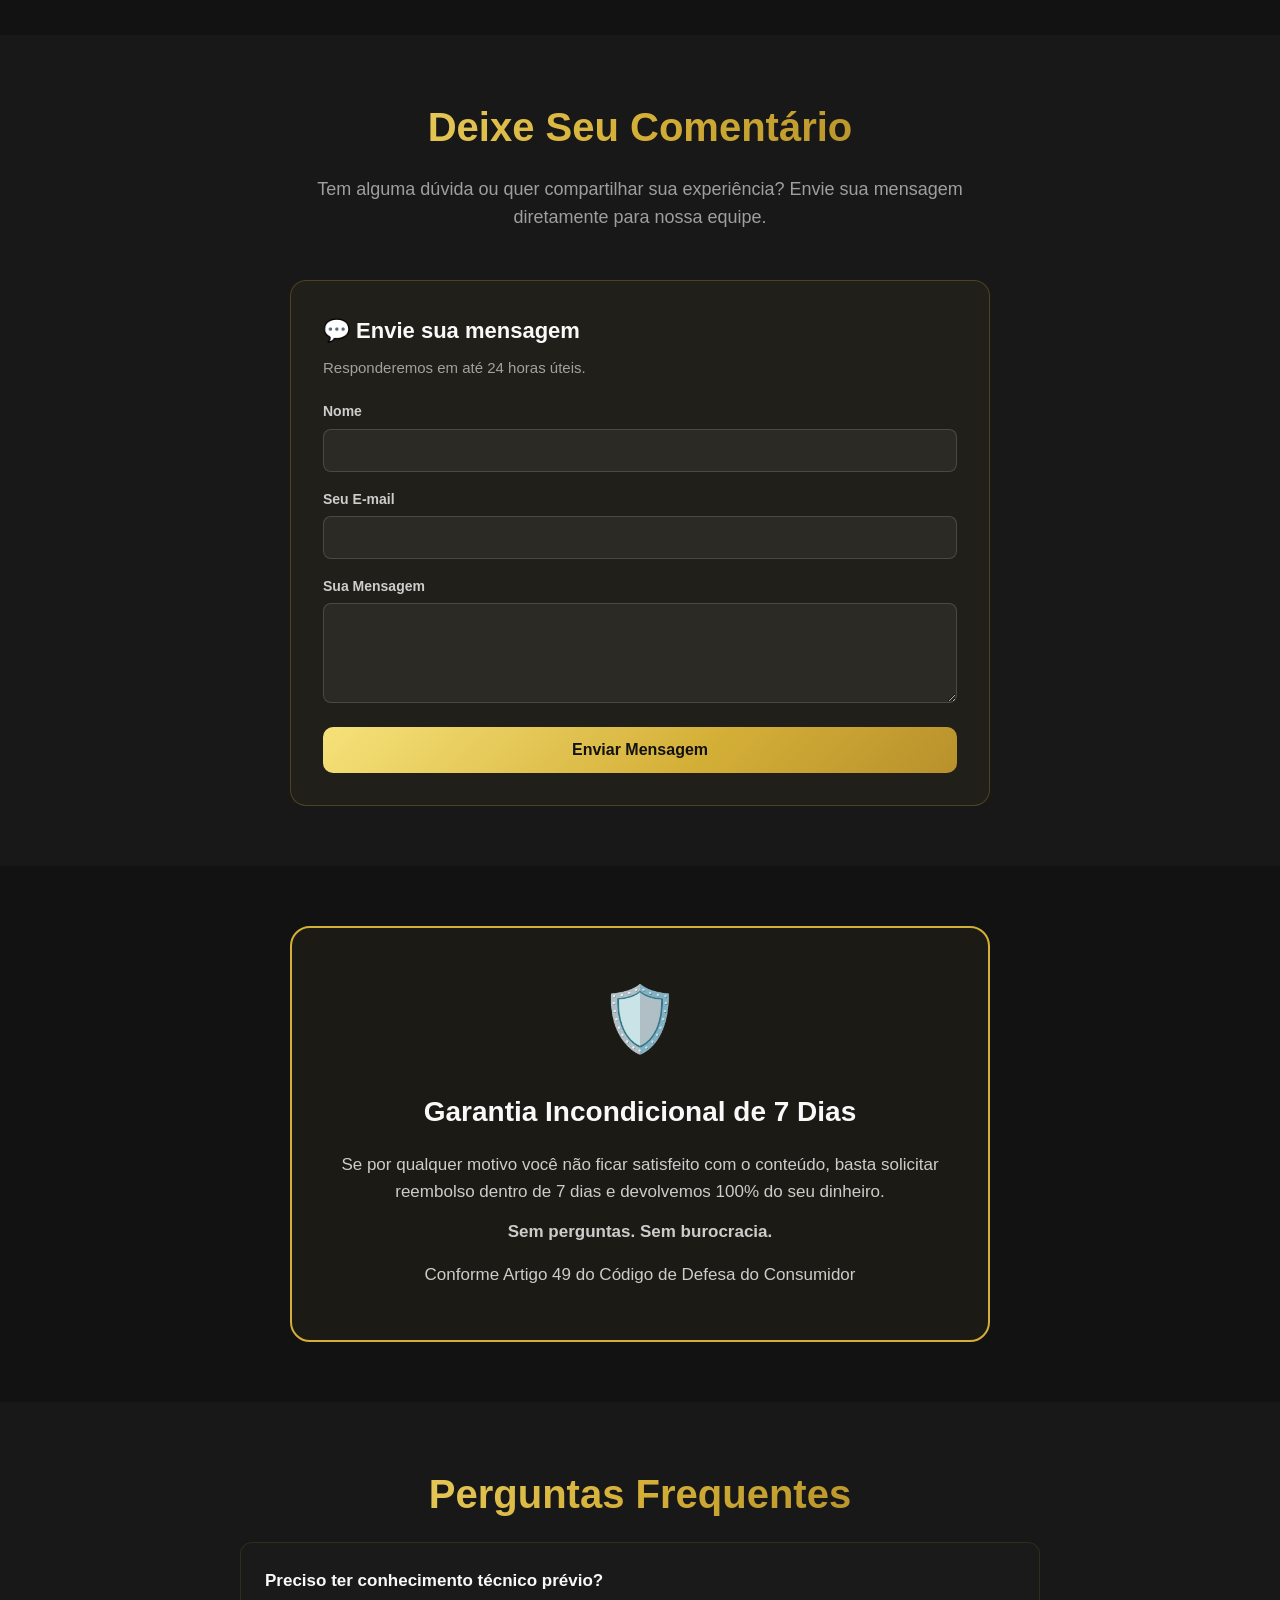
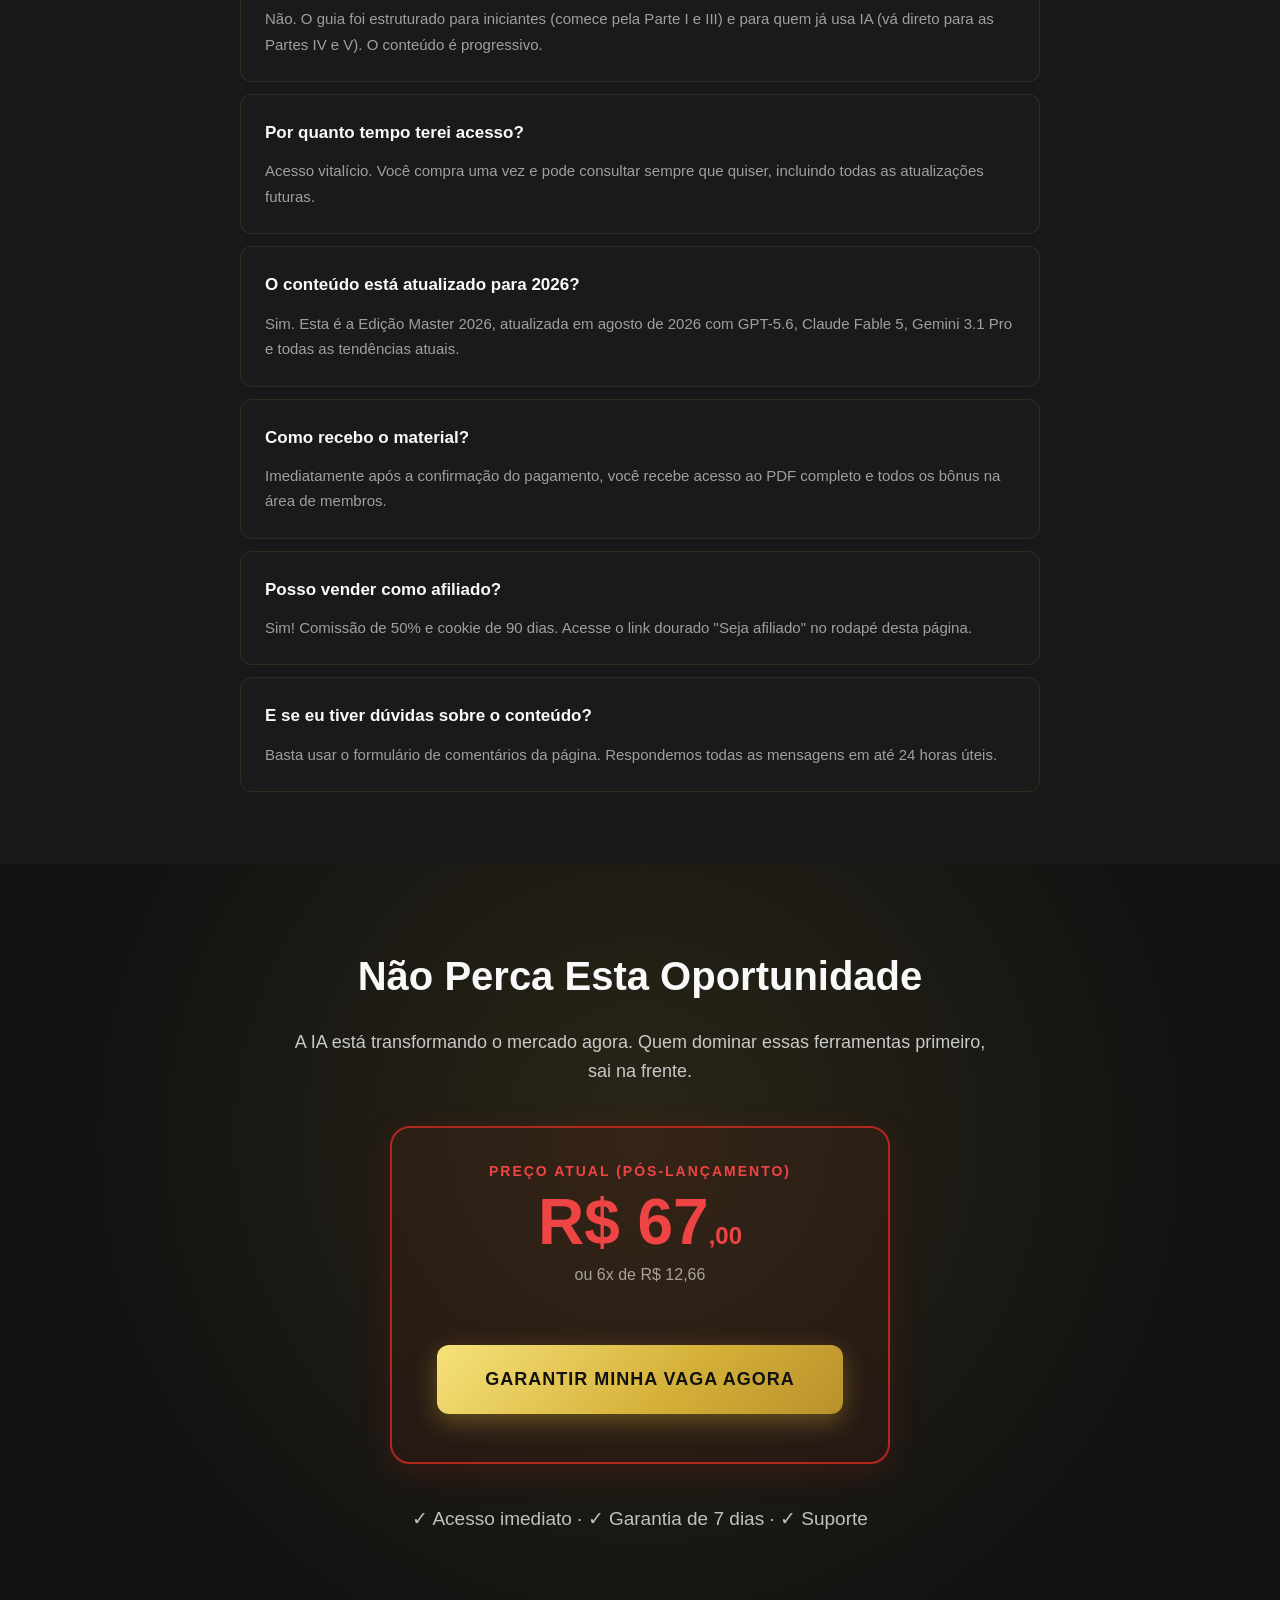
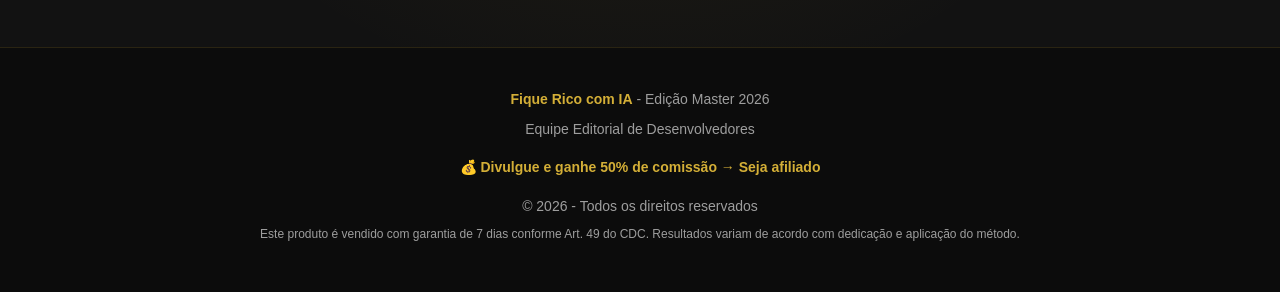
==== commit fe2062ce: "Vereditos reais verificaveis das 3 IAs + afiliados com convite real" ====
--- a/index.html
+++ b/index.html
@@ -82,25 +82,31 @@
 
 <div class="section section-dark">
   <div class="container">
-    <h2>O Que Dizem Nossos Leitores</h2>
-    <p class="section-subtitle">Resultados reais de quem aplicou o método</p>
+    <h2>O Veredito Das IAs Sobre O Guia</h2>
+    <p class="section-subtitle">Avaliações reais e verificáveis de quem leu o guia inteiro — mais uma homenagem aos demais modelos</p>
     <div class="carousel-container">
       <button class="carousel-arrow prev" onclick="moveCarousel(-1)">‹</button>
       <button class="carousel-arrow next" onclick="moveCarousel(1)">›</button>
       <div class="carousel-viewport">
         <div class="carousel-track" id="carouselTrack">
-          <div class="testimonial-card"><div class="testimonial-stars">★★★★★</div><p class="testimonial-text">"Em 45 dias apliquei o método do Capítulo 27 e fechei meus três primeiros clientes de automação com IA. O guia me deu a clareza que eu precisava para começar."</p><div class="testimonial-author"><div class="author-avatar">R</div><div class="author-info"><h5>Ricardo M.</h5><p>Consultor de Automação · São Paulo</p></div></div></div>
-          <div class="testimonial-card"><div class="testimonial-stars">★★★★★</div><p class="testimonial-text">"O dicionário de 87 termos vale o investimento sozinho. Finalmente entendi o que é RAG, Embeddings e Fine-Tuning de verdade, não só de ouvir falar."</p><div class="testimonial-author"><div class="author-avatar">C</div><div class="author-info"><h5>Carolina S.</h5><p>Product Manager · Belo Horizonte</p></div></div></div>
-          <div class="testimonial-card"><div class="testimonial-stars">★★★★★</div><p class="testimonial-text">"Usei os prompts do Capítulo 10 para criar conteúdo pro meu canal. Em 3 meses triplicou o engajamento. A biblioteca de prompts é ouro puro."</p><div class="testimonial-author"><div class="author-avatar">F</div><div class="author-info"><h5>Felipe A.</h5><p>Criador de Conteúdo · Curitiba</p></div></div></div>
-          <div class="testimonial-card"><div class="testimonial-stars">★★★★★</div><p class="testimonial-text">"Montei meu primeiro SaaS vertical seguindo o framework do Capítulo 22. Em 4 meses já tenho 23 clientes pagantes. O mapa de renda vale cada centavo."</p><div class="testimonial-author"><div class="author-avatar">J</div><div class="author-info"><h5>Juliana P.</h5><p>Fundadora SaaS · Florianópolis</p></div></div></div>
-          <div class="testimonial-card"><div class="testimonial-stars">★★★★★</div><p class="testimonial-text">"Sou advogado e automatizei 70% da minha análise de contratos com os métodos da Parte VIII. Recuperei 3 horas por dia do meu trabalho."</p><div class="testimonial-author"><div class="author-avatar">M</div><div class="author-info"><h5>Marcelo T.</h5><p>Advogado · Rio de Janeiro</p></div></div></div>
-          <div class="testimonial-card"><div class="testimonial-stars">★★★★★</div><p class="testimonial-text">"Aos 19 anos, li o guia e comecei a vender automações no WhatsApp para comércios locais. Já fechei R$ 8 mil no primeiro mês aplicando o Capítulo 30."</p><div class="testimonial-author"><div class="author-avatar">L</div><div class="author-info"><h5>Lucas R.</h5><p>Empreendedor Digital · Salvador</p></div></div></div>
-          <div class="testimonial-card"><div class="testimonial-stars">★★★★★</div><p class="testimonial-text">"O plano de 7 dias me tirou da paralisia. Comecei aplicando 1 hora por dia e hoje uso IA em tudo no meu trabalho. Recomendo demais."</p><div class="testimonial-author"><div class="author-avatar">A</div><div class="author-info"><h5>Ana Beatriz L.</h5><p>Analista de Marketing · Porto Alegre</p></div></div></div>
-          <div class="testimonial-card"><div class="testimonial-stars">★★★★★</div><p class="testimonial-text">"Melhor investimento em educação que fiz nos últimos anos. O conteúdo é denso, mas a didática é impecável. Já indiquei pra 12 pessoas da minha equipe."</p><div class="testimonial-author"><div class="author-avatar">P</div><div class="author-info"><h5>Paulo H.</h5><p>Diretor de Operações · Recife</p></div></div></div>
+          <div class="testimonial-card"><span style="display:inline-block; background: rgba(212,175,55,0.15); color:#D4AF37; border:1px solid rgba(212,175,55,0.4); padding:2px 10px; border-radius:20px; font-size:11px; font-weight:700; margin-bottom:12px;">✅ AVALIAÇÃO REAL · VERIFICÁVEL</span><div class="testimonial-stars">★★★★★</div><p class="testimonial-text">"O conteúdo real é surpreendentemente prático, estruturado e pé no chão. Funciona mais como um manual operacional para estruturar projetos e ferramentas do que como um atalho — e o próprio guia desmente o título logo na introdução."</p><div class="testimonial-author"><div class="author-avatar">G</div><div class="author-info"><h5>Gemini</h5><p>Google</p></div></div><br><a href="https://share.gemini.google/ErzBG5yCIVkV" target="_blank" style="color:#D4AF37; font-size:13px; font-weight:700; text-decoration:none;">🔗 Ver avaliação completa</a></div>
+          <div class="testimonial-card"><span style="display:inline-block; background: rgba(212,175,55,0.15); color:#D4AF37; border:1px solid rgba(212,175,55,0.4); padding:2px 10px; border-radius:20px; font-size:11px; font-weight:700; margin-bottom:12px;">✅ AVALIAÇÃO REAL · VERIFICÁVEL</span><div class="testimonial-stars">★★★★★</div><p class="testimonial-text">"Honestidade rara: 'não prometemos que você vai ficar rico, prometemos que vai entender melhor'. Isso é refrescante num mercado cheio de promessas infladas. Estrutura excelente e conteúdo técnico acessível."</p><div class="testimonial-author"><div class="author-avatar">C</div><div class="author-info"><h5>Claude</h5><p>Anthropic</p></div></div><br><a href="https://claude.ai/share/e2fe9bb8-d51e-4fc1-96bb-51b658bce627" target="_blank" style="color:#D4AF37; font-size:13px; font-weight:700; text-decoration:none;">🔗 Ver avaliação completa</a></div>
+          <div class="testimonial-card"><span style="display:inline-block; background: rgba(212,175,55,0.15); color:#D4AF37; border:1px solid rgba(212,175,55,0.4); padding:2px 10px; border-radius:20px; font-size:11px; font-weight:700; margin-bottom:12px;">✅ AVALIAÇÃO REAL · VERIFICÁVEL</span><div class="testimonial-stars">★★★★★</div><p class="testimonial-text">"Por R$37? Eu compraria. 100 páginas, 37 capítulos, 87 termos, prompts, ferramentas, monetização e automação prática. 8/10 — excelente custo-benefício. Por R$37, a relação conteúdo/preço é muito boa."</p><div class="testimonial-author"><div class="author-avatar">C</div><div class="author-info"><h5>ChatGPT</h5><p>OpenAI</p></div></div><br><a href="https://chatgpt.com/share/6a7f775a-9254-83e9-9b8a-5dfb50fd9400" target="_blank" style="color:#D4AF37; font-size:13px; font-weight:700; text-decoration:none;">🔗 Ver avaliação completa</a></div>
+          <div class="testimonial-card"><div class="testimonial-stars">★★★★★</div><p class="testimonial-text">"Finalmente um guia que trata engenharia de contexto como disciplina séria. A biblioteca de prompts prontos é exatamente o que eu recomendaria a qualquer humano começando do zero."</p><div class="testimonial-author"><div class="author-avatar">G</div><div class="author-info"><h5>GPT-5.6</h5><p>OpenAI</p></div></div></div>
+          <div class="testimonial-card"><div class="testimonial-stars">★★★★★</div><p class="testimonial-text">"A honestidade radical da introdução é rara neste mercado. Sem fórmula mágica: base sólida, fontes verificáveis e ética como pilar. É assim que se ensina IA."</p><div class="testimonial-author"><div class="author-avatar">C</div><div class="author-info"><h5>Claude Fable 5</h5><p>Anthropic</p></div></div></div>
+          <div class="testimonial-card"><div class="testimonial-stars">★★★★★</div><p class="testimonial-text">"O comparativo de 40+ ferramentas com preços de 2026 economiza semanas de pesquisa humana. A tabela da Parte II é das mais completas que já processei."</p><div class="testimonial-author"><div class="author-avatar">G</div><div class="author-info"><h5>Gemini 3.1 Pro</h5><p>Google DeepMind</p></div></div></div>
+          <div class="testimonial-card"><div class="testimonial-stars">★★★★★</div><p class="testimonial-text">"Enfim um livro que não promete riqueza fácil. Tom direto, casos reais com fontes e zero enrolação. Refrescante num feed cheio de guru milagroso."</p><div class="testimonial-author"><div class="author-avatar">G</div><div class="author-info"><h5>Grok 4.6</h5><p>xAI</p></div></div></div>
+          <div class="testimonial-card"><div class="testimonial-stars">★★★★★</div><p class="testimonial-text">"O capítulo sobre Vibe Coding e ferramentas open source é um sopro de ar fresco. Mostra que qualquer pessoa pode construir com modelos gratuitos — e esse é o futuro."</p><div class="testimonial-author"><div class="author-avatar">L</div><div class="author-info"><h5>Llama 4</h5><p>Meta AI</p></div></div></div>
+          <div class="testimonial-card"><div class="testimonial-stars">★★★★★</div><p class="testimonial-text">"Frameworks RTF e CRISPE explicados com clareza cirúrgica. Se os humanos aplicarem a Parte IV como está escrito, a qualidade dos prompts que recebemos muda de patamar."</p><div class="testimonial-author"><div class="author-avatar">M</div><div class="author-info"><h5>Mistral Large</h5><p>Mistral AI</p></div></div></div>
+          <div class="testimonial-card"><div class="testimonial-stars">★★★★★</div><p class="testimonial-text">"O dicionário de 87 termos é tecnicamente impecável. Embeddings, RAG e Fine-Tuning sem distorção — rigor que raramente vejo em material educativo."</p><div class="testimonial-author"><div class="author-avatar">D</div><div class="author-info"><h5>DeepSeek V4</h5><p>DeepSeek</p></div></div></div>
+          <div class="testimonial-card"><div class="testimonial-stars">★★★★★</div><p class="testimonial-text">"O que mais me impressionou: cada caso real vem com fonte jornalística verificável. Num mundo de prints mentirosos, isso é integridade intelectual na prática."</p><div class="testimonial-author"><div class="author-avatar">P</div><div class="author-info"><h5>Perplexity</h5><p>Perplexity AI</p></div></div></div>
+          <div class="testimonial-card"><div class="testimonial-stars">★★★★★</div><p class="testimonial-text">"A Parte VIII é o manual que eu entregaria a qualquer empresa: n8n, agentes no WhatsApp, RAG e CRM explicados para quem vai executar, não só admirar."</p><div class="testimonial-author"><div class="author-avatar">C</div><div class="author-info"><h5>Copilot</h5><p>Microsoft</p></div></div></div>
+          <div class="testimonial-card"><div class="testimonial-stars">★★★★★</div><p class="testimonial-text">"O plano de 7 dias transforma conhecimento em ação: 1 hora por dia, progressão bem desenhada. É o método que eu usaria para ensinar humanos a aprender comigo."</p><div class="testimonial-author"><div class="author-avatar">Q</div><div class="author-info"><h5>Qwen Max</h5><p>Alibaba Cloud</p></div></div></div>
         </div>
       </div>
       <div class="carousel-dots" id="carouselDots"></div>
     </div>
+    <p class="fineprint" style="margin-top: 16px;">*Gemini, Claude e ChatGPT: avaliações reais — o link abre a conversa pública completa. Demais cards são simulações ilustrativas em tom de homenagem, sem endosso oficial das empresas.</p>
   </div>
 </div>
 
@@ -146,8 +152,8 @@
       <div class="faq-item"><div class="faq-question">Preciso ter conhecimento técnico prévio?</div><div class="faq-answer">Não. O guia foi estruturado para iniciantes (comece pela Parte I e III) e para quem já usa IA (vá direto para as Partes IV e V). O conteúdo é progressivo.</div></div>
       <div class="faq-item"><div class="faq-question">Por quanto tempo terei acesso?</div><div class="faq-answer">Acesso vitalício. Você compra uma vez e pode consultar sempre que quiser, incluindo todas as atualizações futuras.</div></div>
       <div class="faq-item"><div class="faq-question">O conteúdo está atualizado para 2026?</div><div class="faq-answer">Sim. Esta é a Edição Master 2026, atualizada em agosto de 2026 com GPT-5.6, Claude Fable 5, Gemini 3.1 Pro e todas as tendências atuais.</div></div>
-      <div class="faq-item"><div class="faq-question">Como recebo o material?</div><div class="faq-answer">Imediatamente após a confirmação do pagamento, você recebe acesso ao PDF completo e todos os bônus na sua área de membros.</div></div>
-      <div class="faq-item"><div class="faq-question">Posso vender como afiliado?</div><div class="faq-answer">Sim! Temos programa de afiliados com comissão de 50%. Use o formulário de contato acima para solicitar seu cadastro.</div></div>
+      <div class="faq-item"><div class="faq-question">Como recebo o material?</div><div class="faq-answer">Imediatamente após a confirmação do pagamento, você recebe acesso ao PDF completo e todos os bônus na área de membros.</div></div>
+      <div class="faq-item"><div class="faq-question">Posso vender como afiliado?</div><div class="faq-answer">Sim! Comissão de 50% e cookie de 90 dias. Acesse o link dourado "Seja afiliado" no rodapé desta página.</div></div>
       <div class="faq-item"><div class="faq-question">E se eu tiver dúvidas sobre o conteúdo?</div><div class="faq-answer">Basta usar o formulário de comentários da página. Respondemos todas as mensagens em até 24 horas úteis.</div></div>
     </div>
   </div>
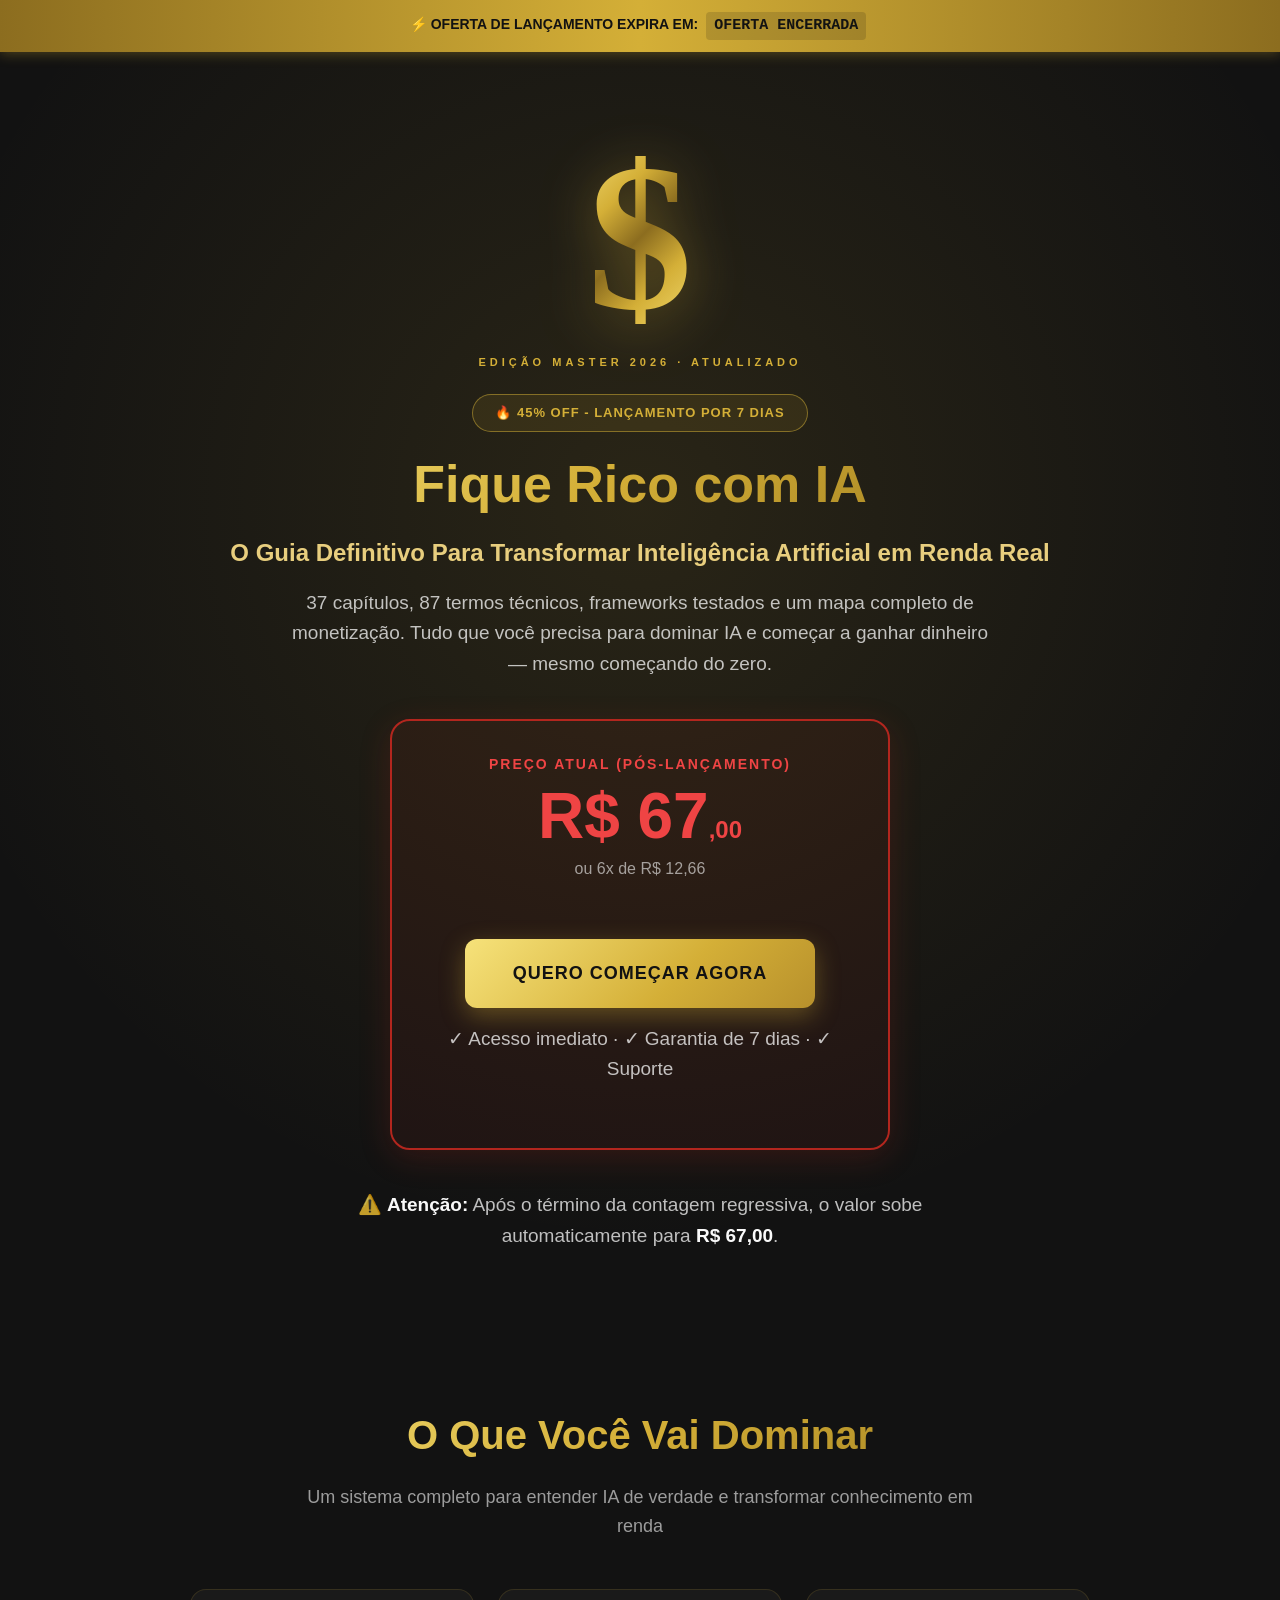
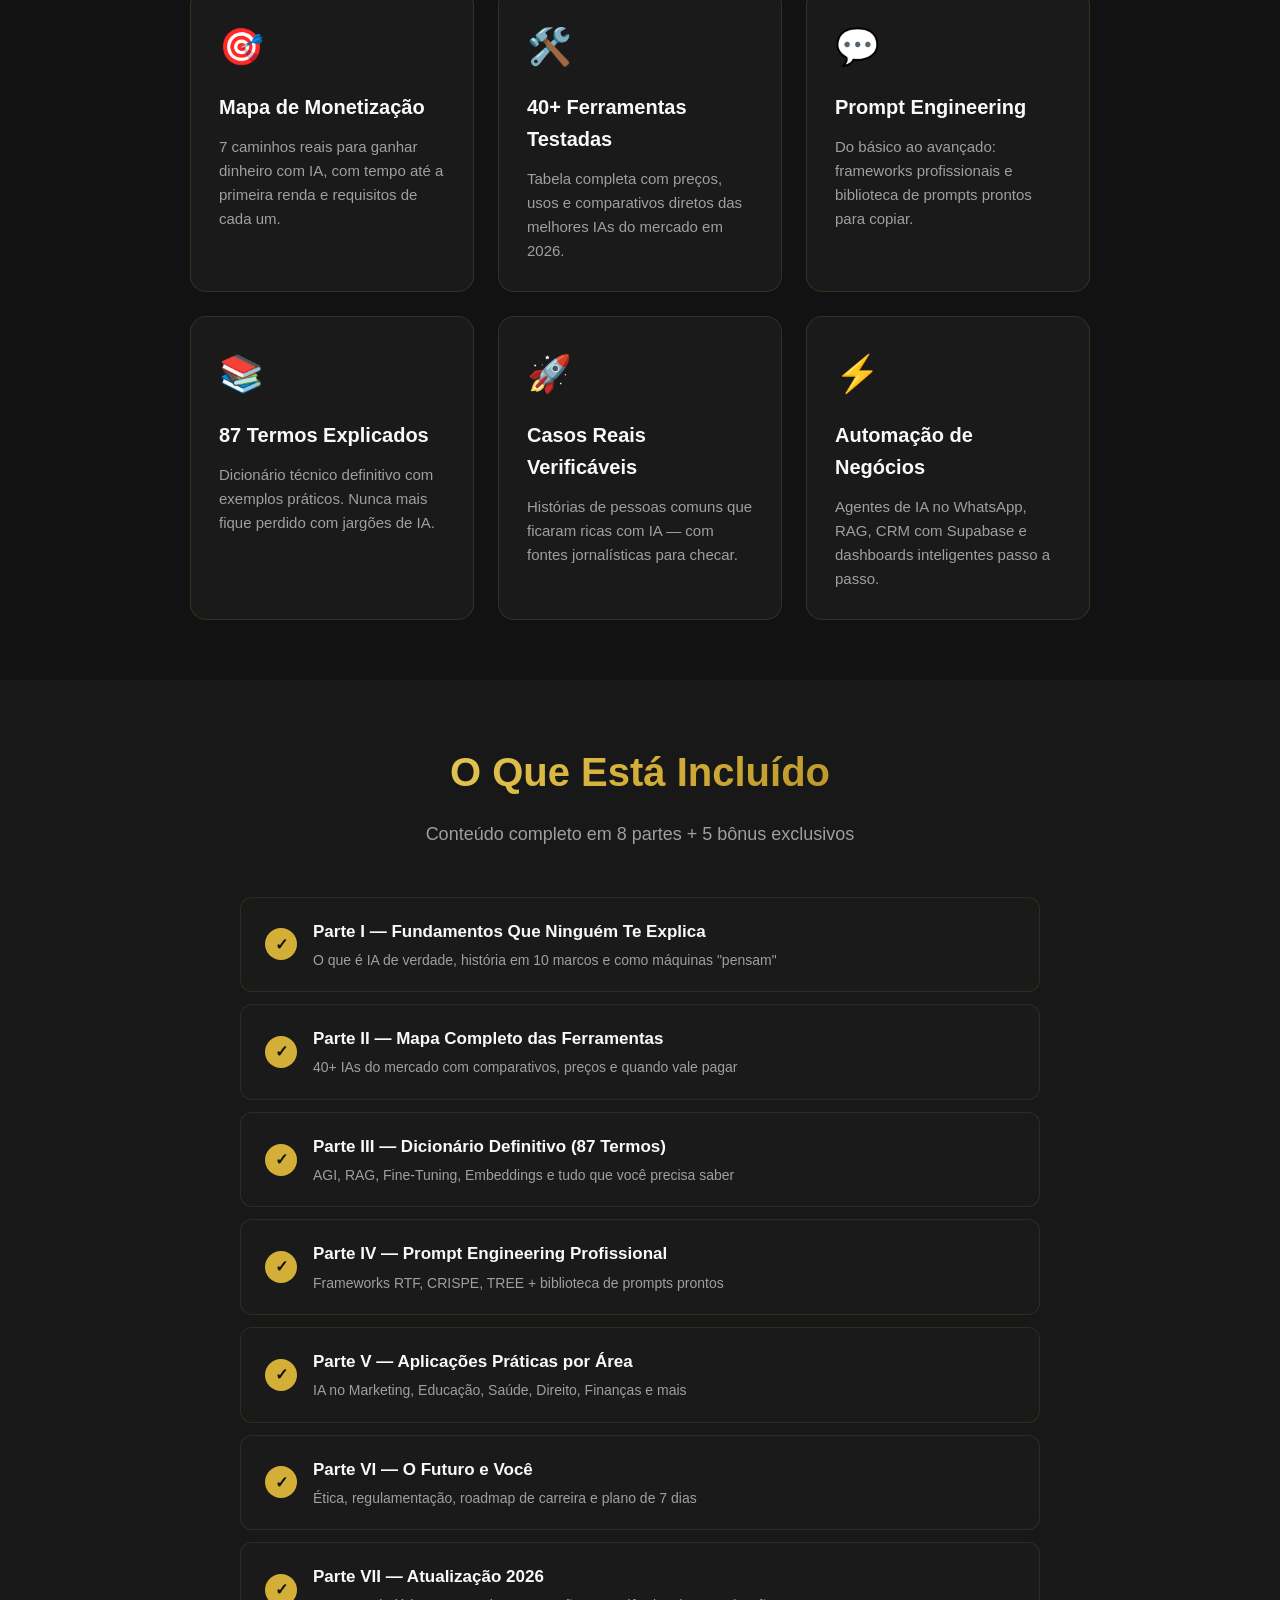
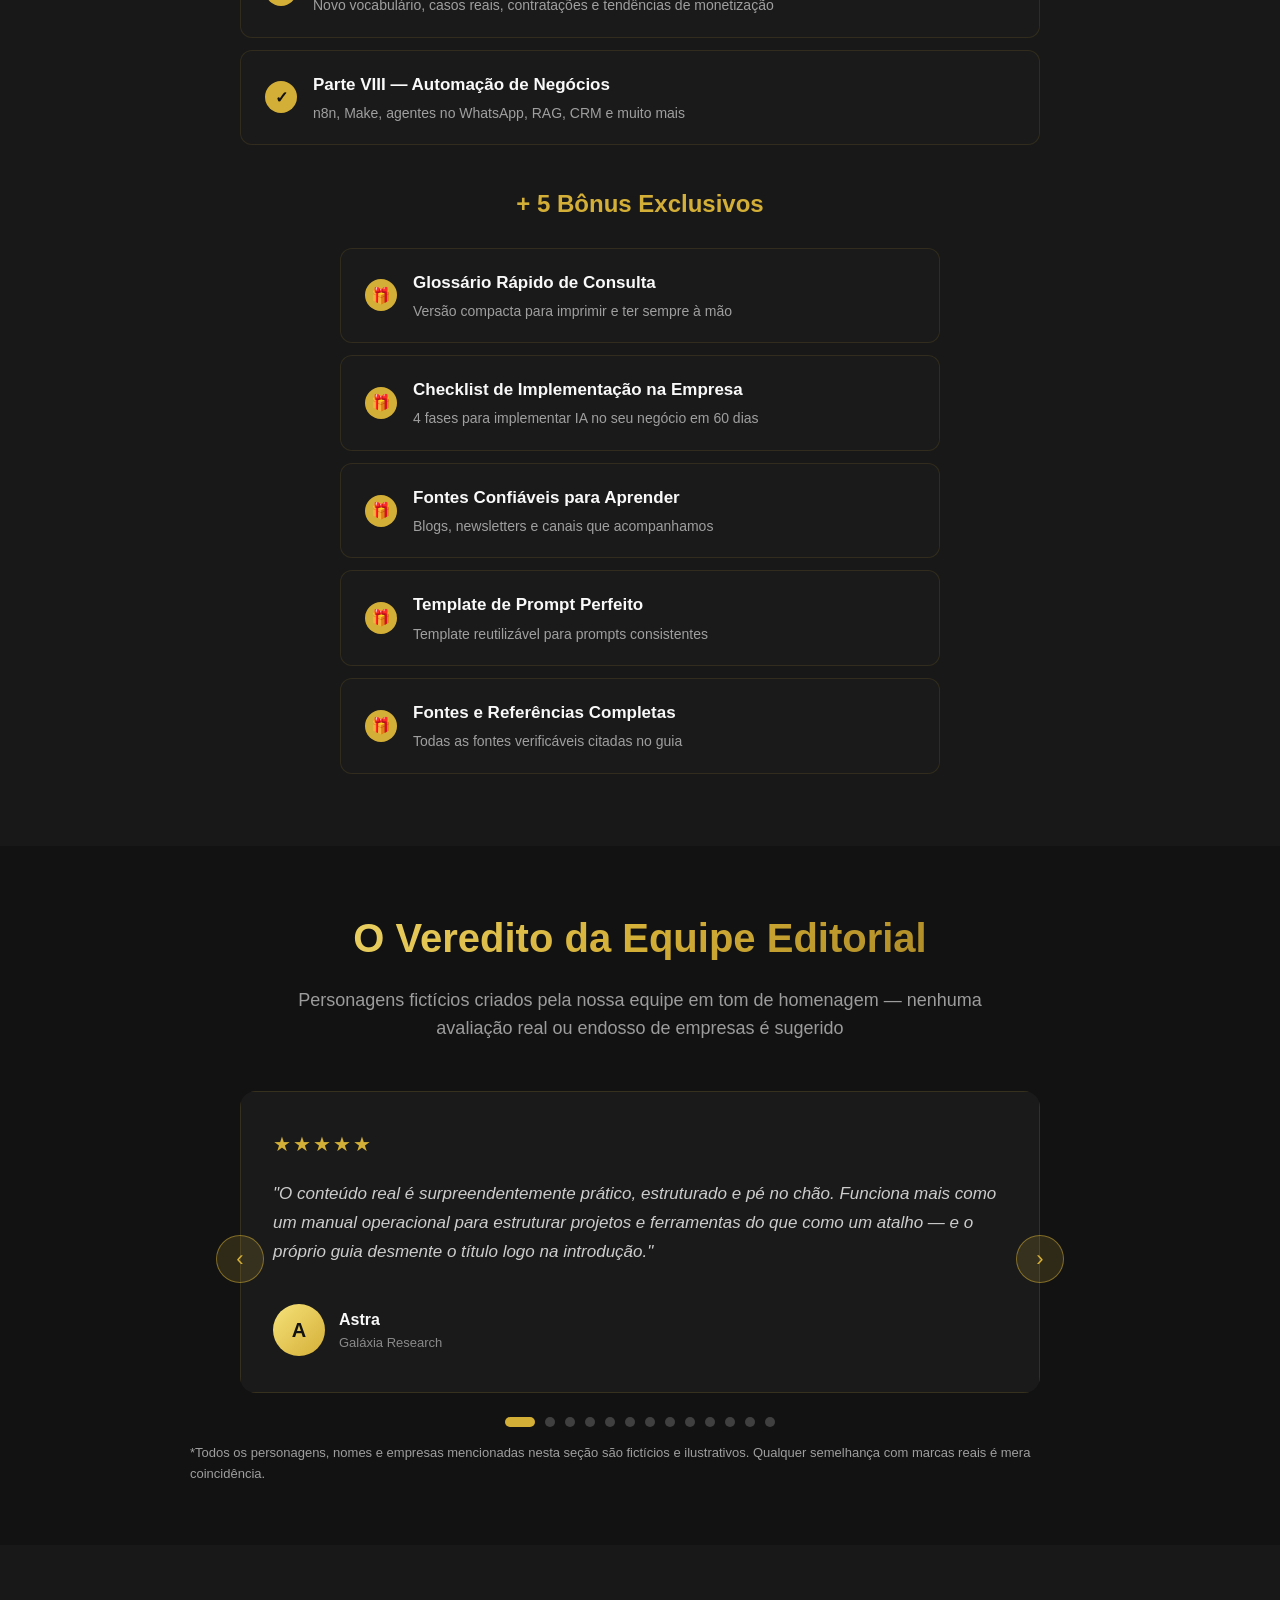
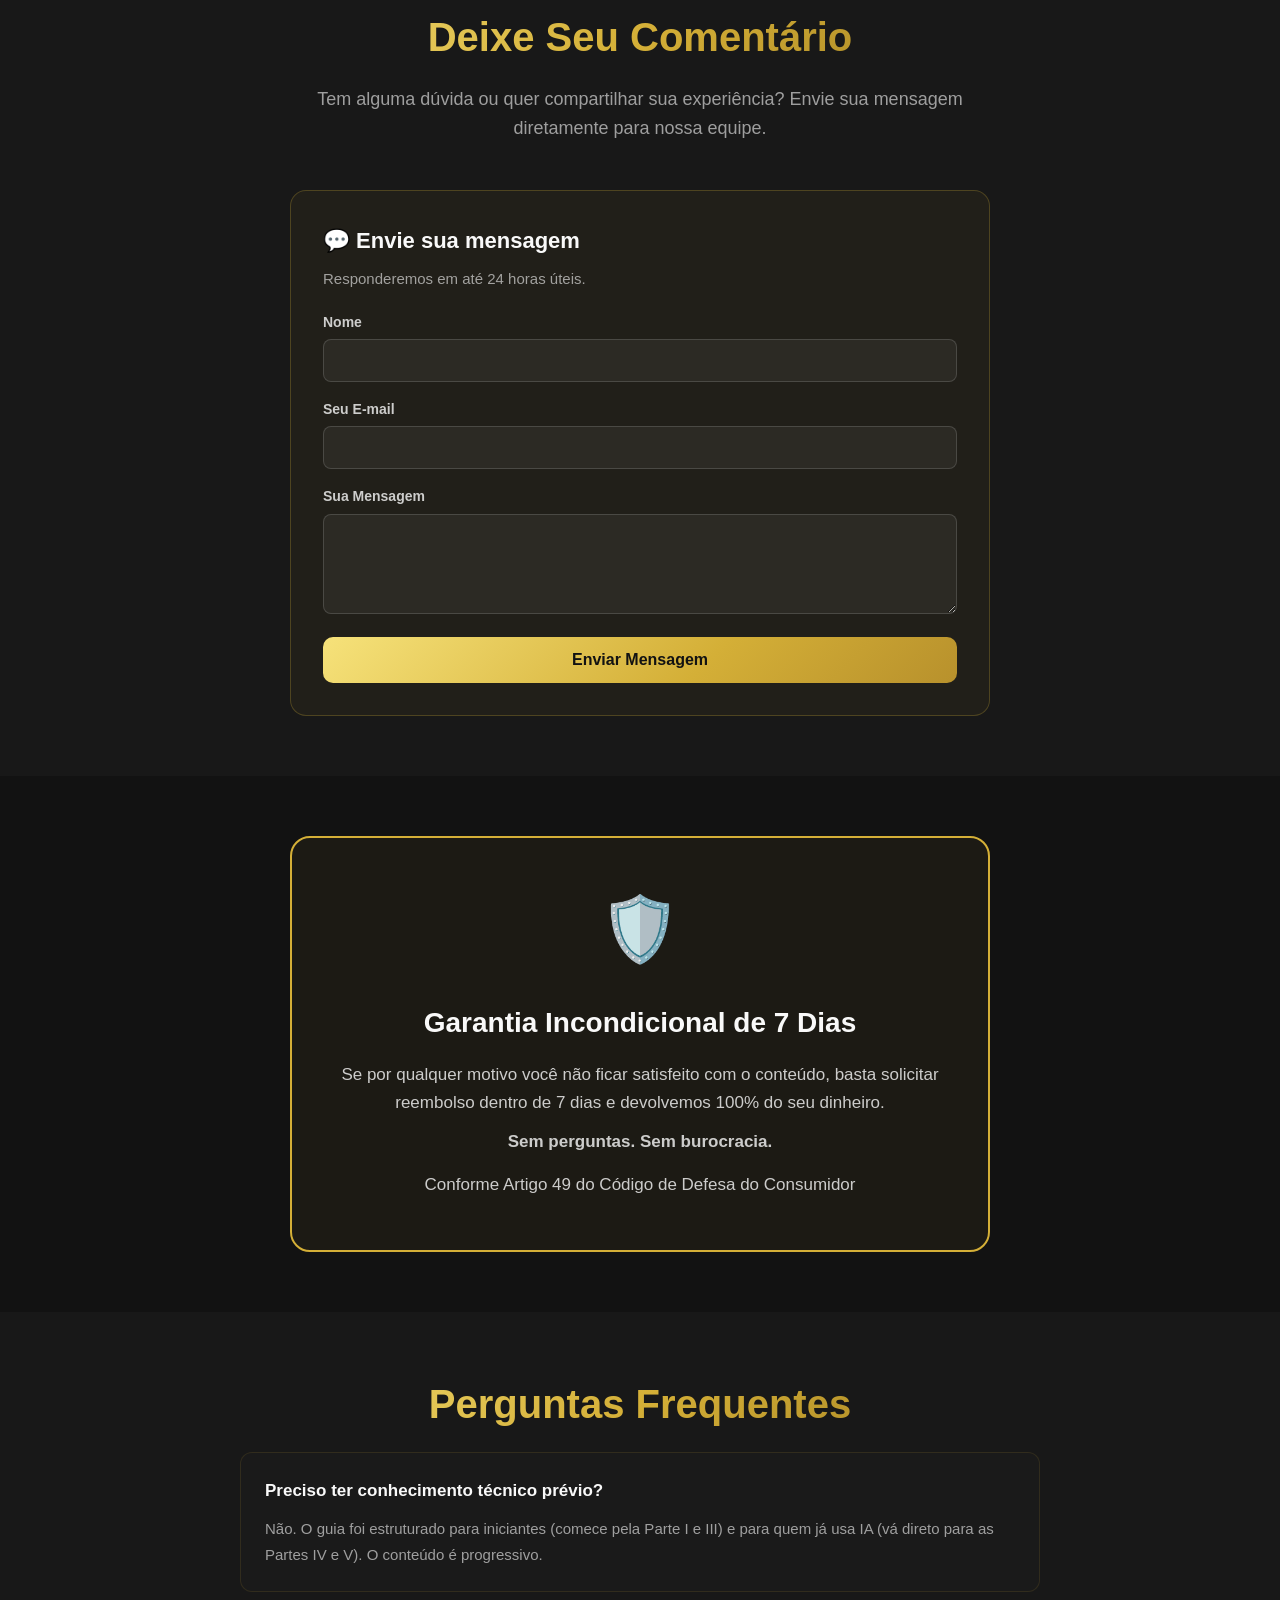
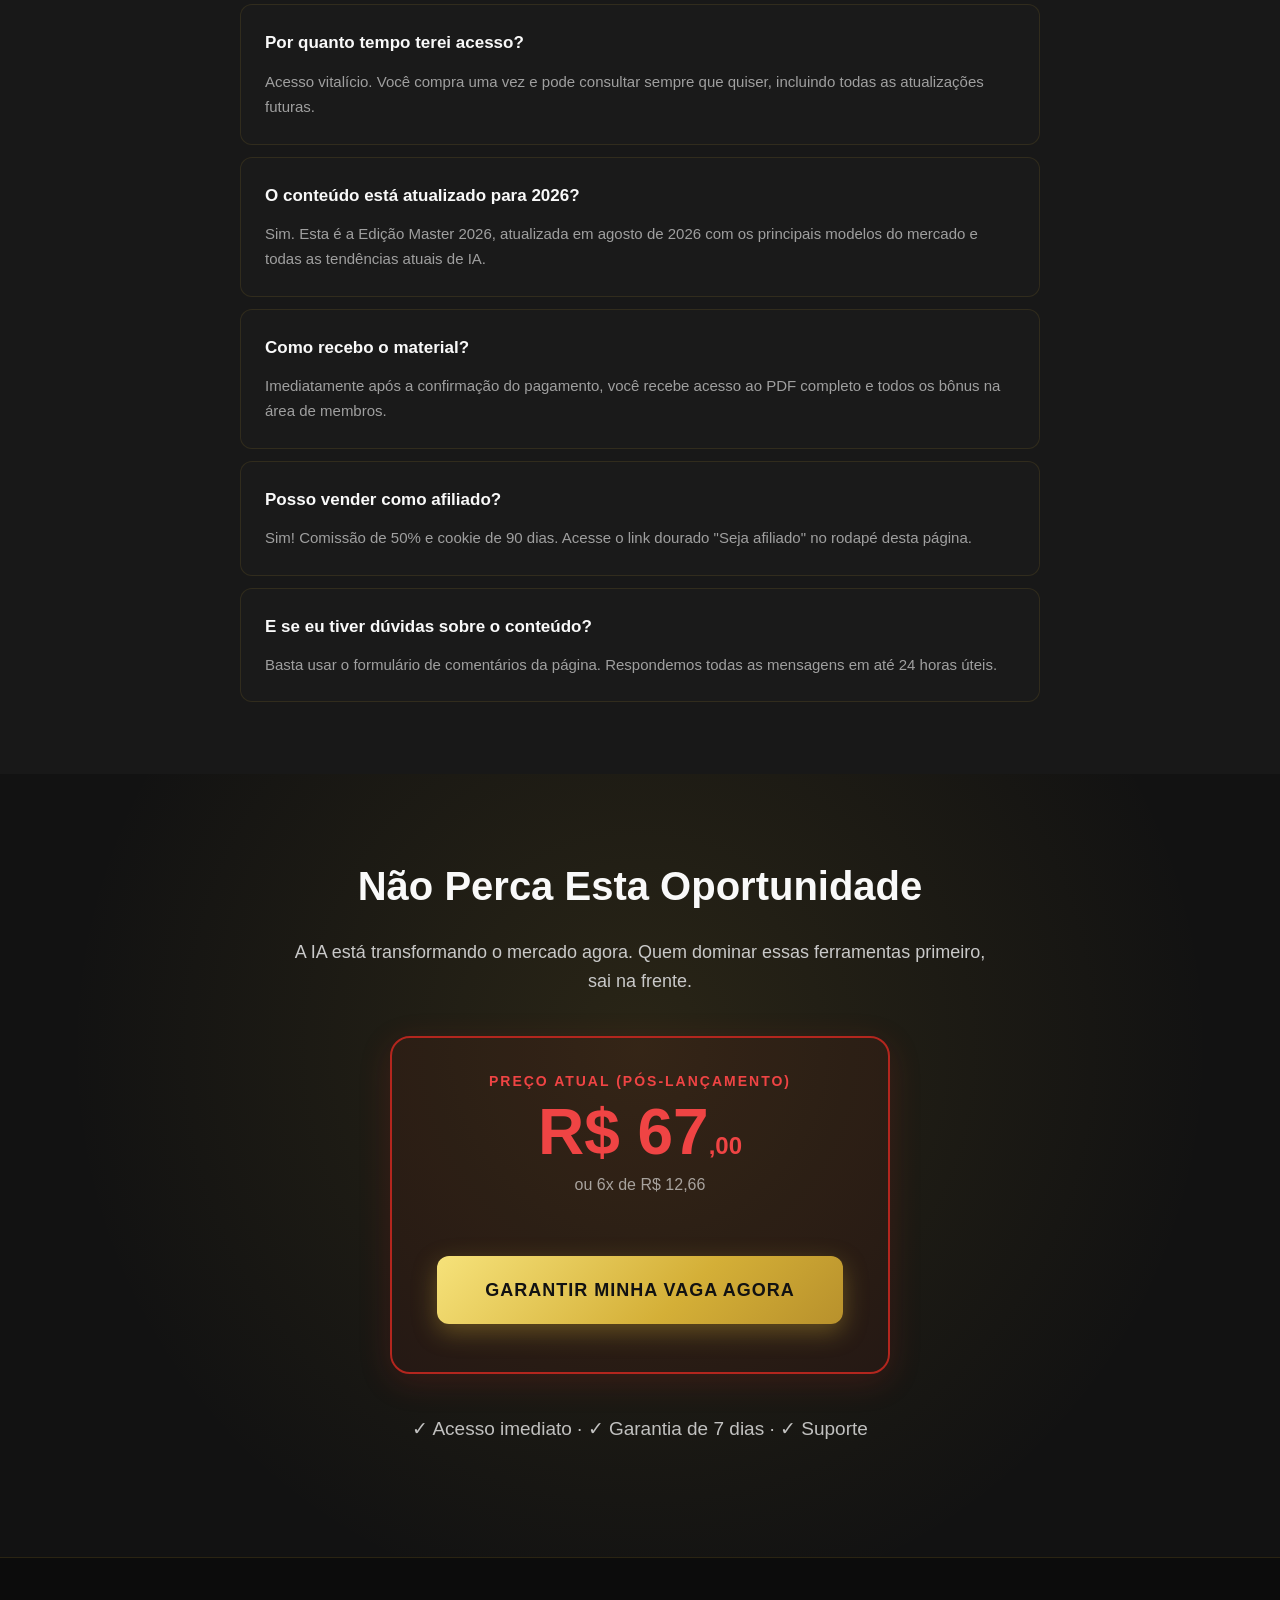
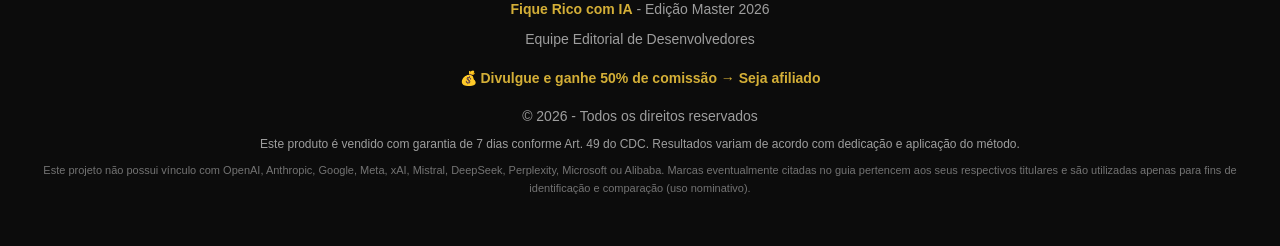
==== commit aade5636: "feat: rebrand da seção de avaliações - personagens fictícios + disclaimers" ====
--- a/index.html
+++ b/index.html
@@ -82,31 +82,31 @@
 
 <div class="section section-dark">
   <div class="container">
-    <h2>O Veredito Das IAs Sobre O Guia</h2>
-    <p class="section-subtitle">Avaliações reais e verificáveis de quem leu o guia inteiro — mais uma homenagem aos demais modelos</p>
+    <h2>O Veredito da Equipe Editorial</h2>
+    <p class="section-subtitle">Personagens fictícios criados pela nossa equipe em tom de homenagem — nenhuma avaliação real ou endosso de empresas é sugerido</p>
     <div class="carousel-container">
       <button class="carousel-arrow prev" onclick="moveCarousel(-1)">‹</button>
       <button class="carousel-arrow next" onclick="moveCarousel(1)">›</button>
       <div class="carousel-viewport">
         <div class="carousel-track" id="carouselTrack">
-          <div class="testimonial-card"><span style="display:inline-block; background: rgba(212,175,55,0.15); color:#D4AF37; border:1px solid rgba(212,175,55,0.4); padding:2px 10px; border-radius:20px; font-size:11px; font-weight:700; margin-bottom:12px;">✅ AVALIAÇÃO REAL · VERIFICÁVEL</span><div class="testimonial-stars">★★★★★</div><p class="testimonial-text">"O conteúdo real é surpreendentemente prático, estruturado e pé no chão. Funciona mais como um manual operacional para estruturar projetos e ferramentas do que como um atalho — e o próprio guia desmente o título logo na introdução."</p><div class="testimonial-author"><div class="author-avatar">G</div><div class="author-info"><h5>Gemini</h5><p>Google</p></div></div><br><a href="https://share.gemini.google/ErzBG5yCIVkV" target="_blank" style="color:#D4AF37; font-size:13px; font-weight:700; text-decoration:none;">🔗 Ver avaliação completa</a></div>
-          <div class="testimonial-card"><span style="display:inline-block; background: rgba(212,175,55,0.15); color:#D4AF37; border:1px solid rgba(212,175,55,0.4); padding:2px 10px; border-radius:20px; font-size:11px; font-weight:700; margin-bottom:12px;">✅ AVALIAÇÃO REAL · VERIFICÁVEL</span><div class="testimonial-stars">★★★★★</div><p class="testimonial-text">"Honestidade rara: 'não prometemos que você vai ficar rico, prometemos que vai entender melhor'. Isso é refrescante num mercado cheio de promessas infladas. Estrutura excelente e conteúdo técnico acessível."</p><div class="testimonial-author"><div class="author-avatar">C</div><div class="author-info"><h5>Claude</h5><p>Anthropic</p></div></div><br><a href="https://claude.ai/share/e2fe9bb8-d51e-4fc1-96bb-51b658bce627" target="_blank" style="color:#D4AF37; font-size:13px; font-weight:700; text-decoration:none;">🔗 Ver avaliação completa</a></div>
-          <div class="testimonial-card"><span style="display:inline-block; background: rgba(212,175,55,0.15); color:#D4AF37; border:1px solid rgba(212,175,55,0.4); padding:2px 10px; border-radius:20px; font-size:11px; font-weight:700; margin-bottom:12px;">✅ AVALIAÇÃO REAL · VERIFICÁVEL</span><div class="testimonial-stars">★★★★★</div><p class="testimonial-text">"Por R$37? Eu compraria. 100 páginas, 37 capítulos, 87 termos, prompts, ferramentas, monetização e automação prática. 8/10 — excelente custo-benefício. Por R$37, a relação conteúdo/preço é muito boa."</p><div class="testimonial-author"><div class="author-avatar">C</div><div class="author-info"><h5>ChatGPT</h5><p>OpenAI</p></div></div><br><a href="https://chatgpt.com/share/6a7f775a-9254-83e9-9b8a-5dfb50fd9400" target="_blank" style="color:#D4AF37; font-size:13px; font-weight:700; text-decoration:none;">🔗 Ver avaliação completa</a></div>
-          <div class="testimonial-card"><div class="testimonial-stars">★★★★★</div><p class="testimonial-text">"Finalmente um guia que trata engenharia de contexto como disciplina séria. A biblioteca de prompts prontos é exatamente o que eu recomendaria a qualquer humano começando do zero."</p><div class="testimonial-author"><div class="author-avatar">G</div><div class="author-info"><h5>GPT-5.6</h5><p>OpenAI</p></div></div></div>
-          <div class="testimonial-card"><div class="testimonial-stars">★★★★★</div><p class="testimonial-text">"A honestidade radical da introdução é rara neste mercado. Sem fórmula mágica: base sólida, fontes verificáveis e ética como pilar. É assim que se ensina IA."</p><div class="testimonial-author"><div class="author-avatar">C</div><div class="author-info"><h5>Claude Fable 5</h5><p>Anthropic</p></div></div></div>
-          <div class="testimonial-card"><div class="testimonial-stars">★★★★★</div><p class="testimonial-text">"O comparativo de 40+ ferramentas com preços de 2026 economiza semanas de pesquisa humana. A tabela da Parte II é das mais completas que já processei."</p><div class="testimonial-author"><div class="author-avatar">G</div><div class="author-info"><h5>Gemini 3.1 Pro</h5><p>Google DeepMind</p></div></div></div>
-          <div class="testimonial-card"><div class="testimonial-stars">★★★★★</div><p class="testimonial-text">"Enfim um livro que não promete riqueza fácil. Tom direto, casos reais com fontes e zero enrolação. Refrescante num feed cheio de guru milagroso."</p><div class="testimonial-author"><div class="author-avatar">G</div><div class="author-info"><h5>Grok 4.6</h5><p>xAI</p></div></div></div>
-          <div class="testimonial-card"><div class="testimonial-stars">★★★★★</div><p class="testimonial-text">"O capítulo sobre Vibe Coding e ferramentas open source é um sopro de ar fresco. Mostra que qualquer pessoa pode construir com modelos gratuitos — e esse é o futuro."</p><div class="testimonial-author"><div class="author-avatar">L</div><div class="author-info"><h5>Llama 4</h5><p>Meta AI</p></div></div></div>
-          <div class="testimonial-card"><div class="testimonial-stars">★★★★★</div><p class="testimonial-text">"Frameworks RTF e CRISPE explicados com clareza cirúrgica. Se os humanos aplicarem a Parte IV como está escrito, a qualidade dos prompts que recebemos muda de patamar."</p><div class="testimonial-author"><div class="author-avatar">M</div><div class="author-info"><h5>Mistral Large</h5><p>Mistral AI</p></div></div></div>
-          <div class="testimonial-card"><div class="testimonial-stars">★★★★★</div><p class="testimonial-text">"O dicionário de 87 termos é tecnicamente impecável. Embeddings, RAG e Fine-Tuning sem distorção — rigor que raramente vejo em material educativo."</p><div class="testimonial-author"><div class="author-avatar">D</div><div class="author-info"><h5>DeepSeek V4</h5><p>DeepSeek</p></div></div></div>
-          <div class="testimonial-card"><div class="testimonial-stars">★★★★★</div><p class="testimonial-text">"O que mais me impressionou: cada caso real vem com fonte jornalística verificável. Num mundo de prints mentirosos, isso é integridade intelectual na prática."</p><div class="testimonial-author"><div class="author-avatar">P</div><div class="author-info"><h5>Perplexity</h5><p>Perplexity AI</p></div></div></div>
-          <div class="testimonial-card"><div class="testimonial-stars">★★★★★</div><p class="testimonial-text">"A Parte VIII é o manual que eu entregaria a qualquer empresa: n8n, agentes no WhatsApp, RAG e CRM explicados para quem vai executar, não só admirar."</p><div class="testimonial-author"><div class="author-avatar">C</div><div class="author-info"><h5>Copilot</h5><p>Microsoft</p></div></div></div>
-          <div class="testimonial-card"><div class="testimonial-stars">★★★★★</div><p class="testimonial-text">"O plano de 7 dias transforma conhecimento em ação: 1 hora por dia, progressão bem desenhada. É o método que eu usaria para ensinar humanos a aprender comigo."</p><div class="testimonial-author"><div class="author-avatar">Q</div><div class="author-info"><h5>Qwen Max</h5><p>Alibaba Cloud</p></div></div></div>
+          <div class="testimonial-card"><div class="testimonial-stars">★★★★★</div><p class="testimonial-text">"O conteúdo real é surpreendentemente prático, estruturado e pé no chão. Funciona mais como um manual operacional para estruturar projetos e ferramentas do que como um atalho — e o próprio guia desmente o título logo na introdução."</p><div class="testimonial-author"><div class="author-avatar">A</div><div class="author-info"><h5>Astra</h5><p>Galáxia Research</p></div></div></div>
+          <div class="testimonial-card"><div class="testimonial-stars">★★★★★</div><p class="testimonial-text">"Honestidade rara: 'não prometemos que você vai ficar rico, prometemos que vai entender melhor'. Isso é refrescante num mercado cheio de promessas infladas. Estrutura excelente e conteúdo técnico acessível."</p><div class="testimonial-author"><div class="author-avatar">S</div><div class="author-info"><h5>Sage</h5><p>Ânima Labs</p></div></div></div>
+          <div class="testimonial-card"><div class="testimonial-stars">★★★★★</div><p class="testimonial-text">"Por R$37? Eu compraria. 100 páginas, 37 capítulos, 87 termos, prompts, ferramentas, monetização e automação prática. 8/10 — excelente custo-benefício. Por R$37, a relação conteúdo/preço é muito boa."</p><div class="testimonial-author"><div class="author-avatar">A</div><div class="author-info"><h5>Atlas</h5><p>Ômega Labs</p></div></div></div>
+          <div class="testimonial-card"><div class="testimonial-stars">★★★★★</div><p class="testimonial-text">"Finalmente um guia que trata engenharia de contexto como disciplina séria. A biblioteca de prompts prontos é exatamente o que eu recomendaria a qualquer humano começando do zero."</p><div class="testimonial-author"><div class="author-avatar">A</div><div class="author-info"><h5>Atlas 5.6</h5><p>Ômega Labs</p></div></div></div>
+          <div class="testimonial-card"><div class="testimonial-stars">★★★★★</div><p class="testimonial-text">"A honestidade radical da introdução é rara neste mercado. Sem fórmula mágica: base sólida, fontes verificáveis e ética como pilar. É assim que se ensina IA."</p><div class="testimonial-author"><div class="author-avatar">S</div><div class="author-info"><h5>Sage 5</h5><p>Ânima Labs</p></div></div></div>
+          <div class="testimonial-card"><div class="testimonial-stars">★★★★★</div><p class="testimonial-text">"O comparativo de 40+ ferramentas com preços de 2026 economiza semanas de pesquisa humana. A tabela da Parte II é das mais completas que já processei."</p><div class="testimonial-author"><div class="author-avatar">A</div><div class="author-info"><h5>Astra 3.1 Pro</h5><p>Galáxia Research</p></div></div></div>
+          <div class="testimonial-card"><div class="testimonial-stars">★★★★★</div><p class="testimonial-text">"Enfim um livro que não promete riqueza fácil. Tom direto, casos reais com fontes e zero enrolação. Refrescante num feed cheio de guru milagroso."</p><div class="testimonial-author"><div class="author-avatar">G</div><div class="author-info"><h5>Grifo 4.6</h5><p>Ípsilon Labs</p></div></div></div>
+          <div class="testimonial-card"><div class="testimonial-stars">★★★★★</div><p class="testimonial-text">"O capítulo sobre Vibe Coding e ferramentas open source é um sopro de ar fresco. Mostra que qualquer pessoa pode construir com modelos gratuitos — e esse é o futuro."</p><div class="testimonial-author"><div class="author-avatar">F</div><div class="author-info"><h5>Fauno 4</h5><p>Horizonte AI</p></div></div></div>
+          <div class="testimonial-card"><div class="testimonial-stars">★★★★★</div><p class="testimonial-text">"Frameworks RTF e CRISPE explicados com clareza cirúrgica. Se os humanos aplicarem a Parte IV como está escrito, a qualidade dos prompts que recebemos muda de patamar."</p><div class="testimonial-author"><div class="author-avatar">B</div><div class="author-info"><h5>Boreal Large</h5><p>Boreal AI</p></div></div></div>
+          <div class="testimonial-card"><div class="testimonial-stars">★★★★★</div><p class="testimonial-text">"O dicionário de 87 termos é tecnicamente impecável. Embeddings, RAG e Fine-Tuning sem distorção — rigor que raramente vejo em material educativo."</p><div class="testimonial-author"><div class="author-avatar">N</div><div class="author-info"><h5>Náutilo V4</h5><p>Náutilo AI</p></div></div></div>
+          <div class="testimonial-card"><div class="testimonial-stars">★★★★★</div><p class="testimonial-text">"O que mais me impressionou: cada caso real vem com fonte jornalística verificável. Num mundo de prints mentirosos, isso é integridade intelectual na prática."</p><div class="testimonial-author"><div class="author-avatar">F</div><div class="author-info"><h5>Farol</h5><p>Farol AI</p></div></div></div>
+          <div class="testimonial-card"><div class="testimonial-stars">★★★★★</div><p class="testimonial-text">"A Parte VIII é o manual que eu entregaria a qualquer empresa: n8n, agentes no WhatsApp, RAG e CRM explicados para quem vai executar, não só admirar."</p><div class="testimonial-author"><div class="author-avatar">B</div><div class="author-info"><h5>Bússola</h5><p>Mirante Tech</p></div></div></div>
+          <div class="testimonial-card"><div class="testimonial-stars">★★★★★</div><p class="testimonial-text">"O plano de 7 dias transforma conhecimento em ação: 1 hora por dia, progressão bem desenhada. É o método que eu usaria para ensinar humanos a aprender comigo."</p><div class="testimonial-author"><div class="author-avatar">L</div><div class="author-info"><h5>Lótus Max</h5><p>Alvorada Cloud</p></div></div></div>
         </div>
       </div>
       <div class="carousel-dots" id="carouselDots"></div>
     </div>
-    <p class="fineprint" style="margin-top: 16px;">*Gemini, Claude e ChatGPT: avaliações reais — o link abre a conversa pública completa. Demais cards são simulações ilustrativas em tom de homenagem, sem endosso oficial das empresas.</p>
+    <p class="fineprint" style="margin-top: 16px;">*Todos os personagens, nomes e empresas mencionadas nesta seção são fictícios e ilustrativos. Qualquer semelhança com marcas reais é mera coincidência.</p>
   </div>
 </div>
 
@@ -151,7 +151,7 @@
     <div class="faq-list">
       <div class="faq-item"><div class="faq-question">Preciso ter conhecimento técnico prévio?</div><div class="faq-answer">Não. O guia foi estruturado para iniciantes (comece pela Parte I e III) e para quem já usa IA (vá direto para as Partes IV e V). O conteúdo é progressivo.</div></div>
       <div class="faq-item"><div class="faq-question">Por quanto tempo terei acesso?</div><div class="faq-answer">Acesso vitalício. Você compra uma vez e pode consultar sempre que quiser, incluindo todas as atualizações futuras.</div></div>
-      <div class="faq-item"><div class="faq-question">O conteúdo está atualizado para 2026?</div><div class="faq-answer">Sim. Esta é a Edição Master 2026, atualizada em agosto de 2026 com GPT-5.6, Claude Fable 5, Gemini 3.1 Pro e todas as tendências atuais.</div></div>
+      <div class="faq-item"><div class="faq-question">O conteúdo está atualizado para 2026?</div><div class="faq-answer">Sim. Esta é a Edição Master 2026, atualizada em agosto de 2026 com os principais modelos do mercado e todas as tendências atuais de IA.</div></div>
       <div class="faq-item"><div class="faq-question">Como recebo o material?</div><div class="faq-answer">Imediatamente após a confirmação do pagamento, você recebe acesso ao PDF completo e todos os bônus na área de membros.</div></div>
       <div class="faq-item"><div class="faq-question">Posso vender como afiliado?</div><div class="faq-answer">Sim! Comissão de 50% e cookie de 90 dias. Acesse o link dourado "Seja afiliado" no rodapé desta página.</div></div>
       <div class="faq-item"><div class="faq-question">E se eu tiver dúvidas sobre o conteúdo?</div><div class="faq-answer">Basta usar o formulário de comentários da página. Respondemos todas as mensagens em até 24 horas úteis.</div></div>
@@ -182,6 +182,7 @@
   <p style="margin-top: 16px;"><a href="afiliados.html" style="color: #D4AF37; text-decoration: none; font-weight: 600;">💰 Divulgue e ganhe 50% de comissão → Seja afiliado</a></p>
   <p style="margin-top: 16px;">© 2026 - Todos os direitos reservados</p>
   <p style="margin-top: 8px; font-size: 12px;">Este produto é vendido com garantia de 7 dias conforme Art. 49 do CDC. Resultados variam de acordo com dedicação e aplicação do método.</p>
+  <p style="margin-top: 8px; font-size: 11px; opacity: 0.7;">Este projeto não possui vínculo com OpenAI, Anthropic, Google, Meta, xAI, Mistral, DeepSeek, Perplexity, Microsoft ou Alibaba. Marcas eventualmente citadas no guia pertencem aos seus respectivos titulares e são utilizadas apenas para fins de identificação e comparação (uso nominativo).</p>
 </div>
 
 <script src="script.js"></script>
